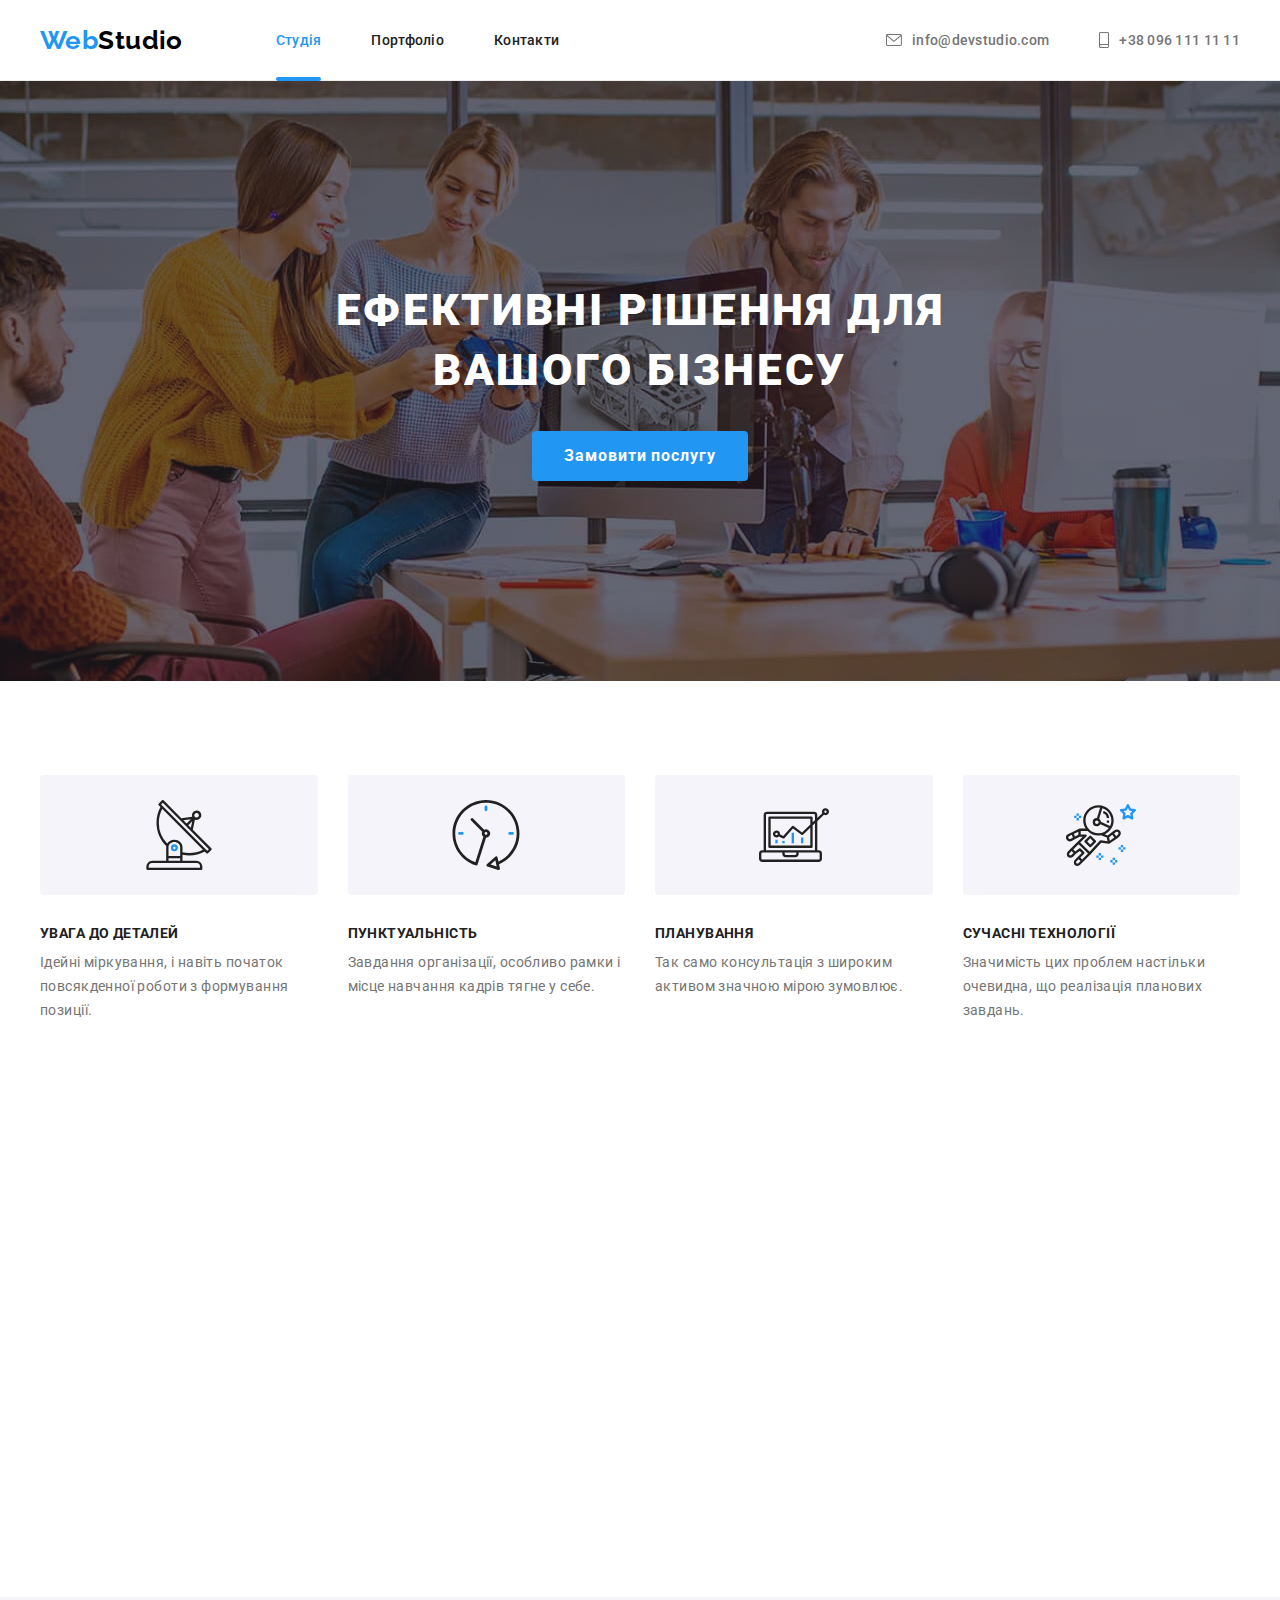
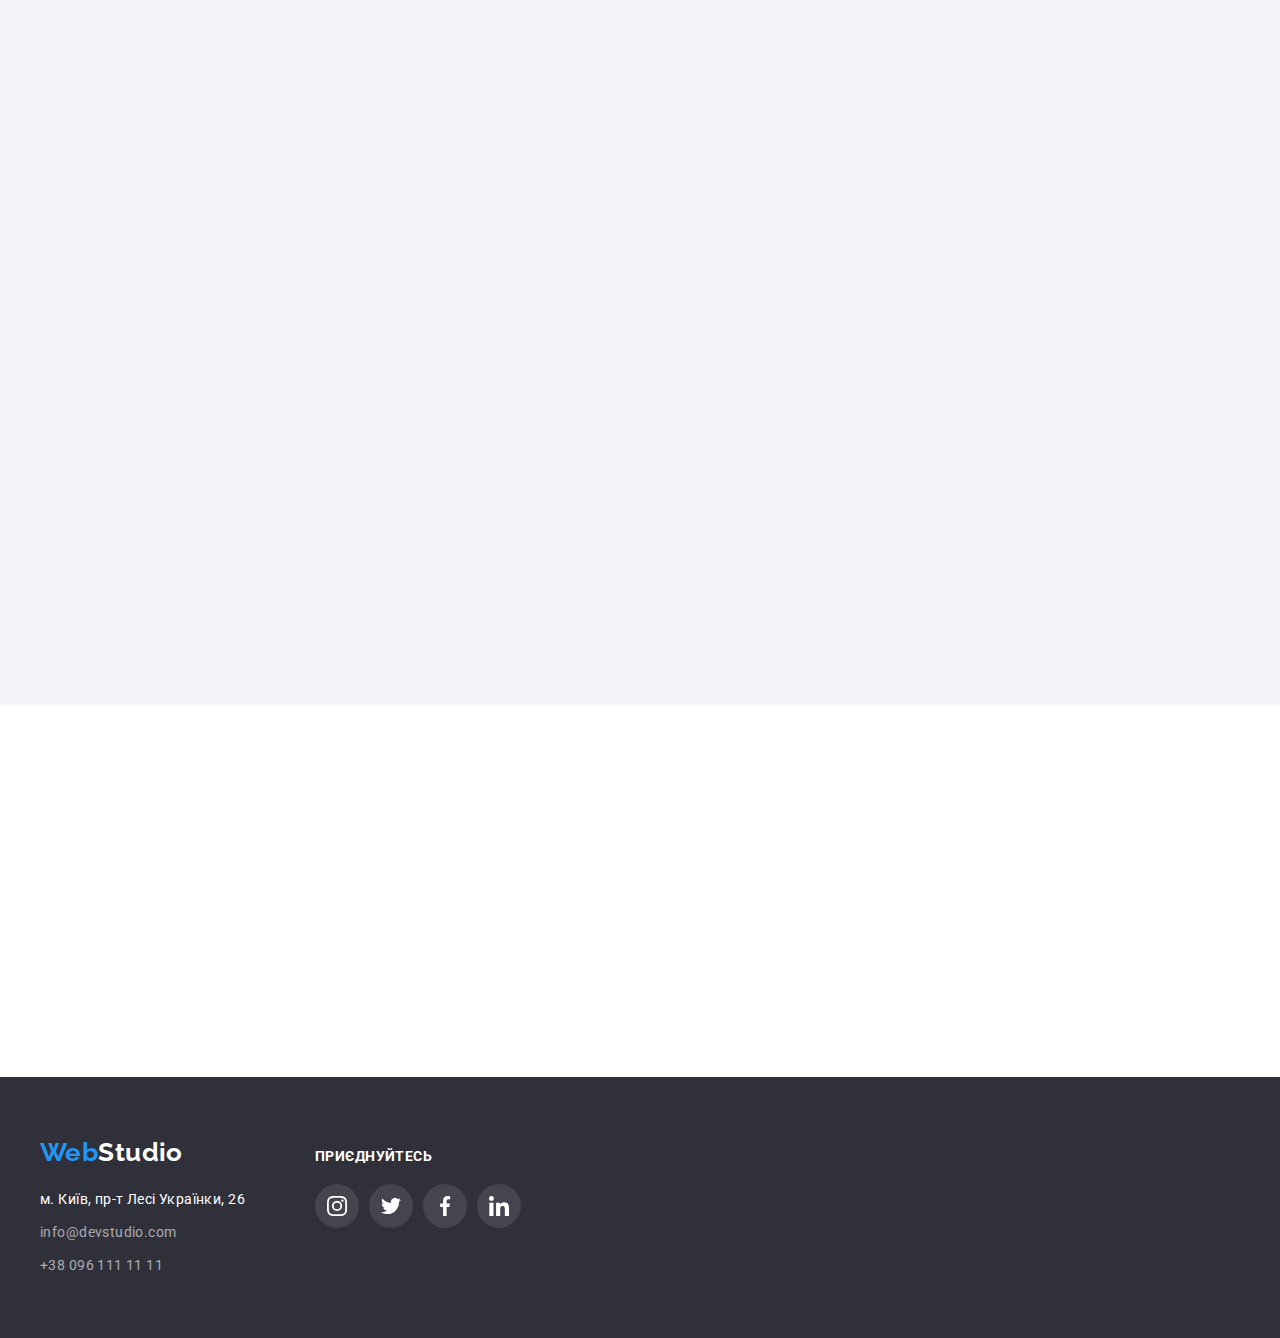
==== index.html @ 312a786f "file" ====
<!DOCTYPE html>
<html lang="uk">
  <head>
    <meta charset="UTF-8" />
    <meta http-equiv="X-UA-Compatible" content="IE=edge" />
    <meta name="viewport" content="width=device-width, initial-scale=1.0" />
    <title>Студія</title>
    <link rel="preconnect" href="https://fonts.googleapis.com" />
    <link rel="preconnect" href="https://fonts.gstatic.com" crossorigin />
    <link
      href="https://fonts.googleapis.com/css2?family=Raleway:wght@700&family=Roboto:wght@400;500;700;900&display=swap"
      rel="stylesheet"
    />
    <link
      rel="stylesheet"
      href="https://cdnjs.cloudflare.com/ajax/libs/modern-normalize/1.1.0/modern-normalize.min.css"
      integrity="sha512-wpPYUAdjBVSE4KJnH1VR1HeZfpl1ub8YT/NKx4PuQ5NmX2tKuGu6U/JRp5y+Y8XG2tV+wKQpNHVUX03MfMFn9Q=="
      crossorigin="anonymous"
      referrerpolicy="no-referrer"
    />
    <link href="https://unpkg.com/aos@2.3.1/dist/aos.css" rel="stylesheet" />
    <link
      rel="stylesheet"
      href="https://cdnjs.cloudflare.com/ajax/libs/animate.css/4.1.1/animate.min.css"
    />
    <link rel="stylesheet" href="./css/styles.css" />
  </head>
  <body>
    <!--Верхня лінія-->
    <header class="page-header">
      <div class="container header-container">
        <a hreaf="./index.html" class="logo-header"
          ><span class="web">Web</span>Studio</a
        >
        <nav class="navigation">
          <ul class="header-nav">
            <li class="item">
              <a class="header-nav-link current" href="./index.html">Студія</a>
            </li>
            <li class="item">
              <a class="header-nav-link" href="./portfolio.html">Портфоліо</a>
            </li>
            <li class="item">
              <a class="header-nav-link" href="#">Контакти</a>
            </li>
          </ul>
        </nav>
        <ul class="adress-header">
          <li class="item">
            <a class="adress-header-link" href="mailto:info@devstudio.com">
              <svg class="icon-mailto">
                <use
                  href="./img/icons.svg#icon-envelope-hover"
                  width="16"
                  height="12"
                ></use>
              </svg>
              info@devstudio.com</a
            >
          </li>
          <li class="item">
            <a class="adress-header-link" href="tel:+380961111111">
              <svg class="icon-smartphone">
                <use
                  href="./img/icons.svg#icon-smartphone"
                  width="10"
                  height="16"
                ></use>
              </svg>
              +38 096 111 11 11</a
            >
          </li>
        </ul>
      </div>
    </header>
    <main>
      <!--ШАПКА-->
      <section class="hero">
        <div class="container">
          <h1 class="hero-title animate__animated animate__flipInX">
            Ефективні рішення для вашого бізнесу
          </h1>
          <button class="header-btn" type="button" data-modal-open>
            Замовити послугу
          </button>
        </div>
      </section>
      <!--ОСОБЛИВОСТІ-->
      <section class="about section">
        <div class="container">
          <h2 class="visually-hidden" hidden>Особливості</h2>
          <ul class="link-item-text">
            <li class="link-item">
              <div class="about-icon">
                <svg class="antenna-icon" width="70" height="70">
                  <use href="./img/icons.svg#icon-antenna-1"></use>
                </svg>
              </div>
              <h3 class="about-title">УВАГА ДО ДЕТАЛЕЙ</h3>
              <p class="about-subtitle">
                Ідейні міркування, і навіть початок повсякденної роботи з
                формування позиції.
              </p>
            </li>
            <li class="link-item">
              <div class="about-icon">
                <svg class="antenna-icon" width="70" height="70">
                  <use href="./img/icons.svg#icon-clock-1"></use>
                </svg>
              </div>
              <h3 class="about-title">ПУНКТУАЛЬНІСТЬ</h3>
              <p class="about-subtitle">
                Завдання організації, особливо рамки і місце навчання кадрів
                тягне у себе.
              </p>
            </li>
            <li class="link-item">
              <div class="about-icon">
                <svg class="antenna-icon" width="70" height="70">
                  <use href="./img/icons.svg#icon-diagram-1"></use>
                </svg>
              </div>
              <h3 class="about-title">ПЛАНУВАННЯ</h3>
              <p class="about-subtitle">
                Так само консультація з широким активом значною мірою зумовлює.
              </p>
            </li>
            <li class="link-item">
              <div class="about-icon">
                <svg class="antenna-icon" width="70" height="70">
                  <use href="./img/icons.svg#icon-astronaut-1"></use>
                </svg>
              </div>
              <h3 class="about-title">СУЧАСНІ ТЕХНОЛОГІЇ</h3>
              <p class="about-subtitle">
                Значимість цих проблем настільки очевидна, що реалізація
                планових завдань.
              </p>
            </li>
          </ul>
        </div>
      </section>
      <!--ЧИМ МИ ЗАЙМАЄМОСЬ-->
      <section class="examples section">
        <div class="container">
          <h2 class="title" data-aos="flip-up">Чим ми займаємося</h2>
          <ul class="link-examples">
            <li>
              <div
                class="examples-label"
                data-aos="flip-left"
                data-aos-easing="ease-out-cubic"
                data-aos-duration="2000"
              >
                <img src="./img/box 1.jpg" width="370" heigh="294" alt="box1" />
                <p class="examples-text">Десктопні додатки</p>
              </div>
            </li>
            <li>
              <div
                class="examples-label"
                data-aos="flip-left"
                data-aos-easing="ease-out-cubic"
                data-aos-duration="2000"
              >
                <img src="./img/box 2.jpg" width="370" heigh="294" alt="box2" />
                <p class="examples-text">Мобільні додатки</p>
              </div>
            </li>
            <li>
              <div
                class="examples-label"
                data-aos="flip-left"
                data-aos-easing="ease-out-cubic"
                data-aos-duration="2000"
              >
                <img src="./img/img.jpg" width="370" heigh="294" alt="img" />
                <p class="examples-text">Дизайнерські рішення</p>
              </div>
            </li>
          </ul>
        </div>
      </section>
      <!--НАША КОМАНДА-->
      <section class="team section">
        <div class="container">
          <h2 class="title" data-aos="flip-up">Наша команда</h2>
          <ul class="link-team">
            <li class="link-photo" data-aos="flip-left">
              <img
                src="./img/man1.jpg"
                width="270"
                heigh="260"
                alt="Ігор Дем'яненко"
              />
              <div class="photo-team">
                <h3 class="team-tittle">Ігор Дем'яненко</h3>
                <p class="team-subtitle" lang="en">Product Designer</p>
                <ul class="team-icons-list">
                  <li class="team-icons-item">
                    <a class="team-icons-link" href="#">
                      <svg class="team-icons-sign" width="20" height="20">
                        <use href="./img/icons.svg#icon-instagram-2"></use>
                      </svg>
                    </a>
                  </li>
                  <li class="team-icons-item">
                    <a class="team-icons-link" href="#">
                      <svg class="team-icons-sign" width="20" height="20">
                        <use href="./img/icons.svg#icon-twitter-1"></use>
                      </svg>
                    </a>
                  </li>
                  <li class="team-icons-item">
                    <a class="team-icons-link" href="#">
                      <svg class="team-icons-sign" width="20" height="20">
                        <use href="./img/icons.svg#icon-facebook-1"></use>
                      </svg>
                    </a>
                  </li>
                  <li class="team-icons-item">
                    <a class="team-icons-link" href="#">
                      <svg class="team-icons-sign" width="20" height="20">
                        <use href="./img/icons.svg#icon-linkedin-1"></use>
                      </svg>
                    </a>
                  </li>
                </ul>
              </div>
            </li>
            <li class="link-photo" data-aos="flip-right">
              <img
                src="./img/women2.jpg"
                width="270"
                heigh="260"
                alt="Ольга Рєпіна"
              />
              <div class="photo-team">
                <h3 class="team-tittle">Ольга Рєпіна</h3>
                <p class="team-subtitle" lang="en">Frontend Developer</p>
                <ul class="team-icons-list">
                  <li class="team-icons-item">
                    <a class="team-icons-link" href="#">
                      <svg class="team-icons-sign" width="20" height="20">
                        <use href="./img/icons.svg#icon-instagram-2"></use>
                      </svg>
                    </a>
                  </li>
                  <li class="team-icons-item">
                    <a class="team-icons-link" href="#">
                      <svg class="team-icons-sign" width="20" height="20">
                        <use href="./img/icons.svg#icon-twitter-1"></use>
                      </svg>
                    </a>
                  </li>
                  <li class="team-icons-item">
                    <a class="team-icons-link" href="#">
                      <svg class="team-icons-sign" width="20" height="20">
                        <use href="./img/icons.svg#icon-facebook-1"></use>
                      </svg>
                    </a>
                  </li>
                  <li class="team-icons-item">
                    <a class="team-icons-link" href="#">
                      <svg class="team-icons-sign" width="20" height="20">
                        <use href="./img/icons.svg#icon-linkedin-1"></use>
                      </svg>
                    </a>
                  </li>
                </ul>
              </div>
            </li>
            <li class="link-photo" data-aos="flip-left">
              <img
                src="./img/man3.jpg"
                width="270"
                heigh="260"
                alt="Микола Тарасов"
              />
              <div class="photo-team">
                <h3 class="team-tittle">Микола Тарасов</h3>
                <p class="team-subtitle" lang="en">Marketing</p>
                <ul class="team-icons-list">
                  <li class="team-icons-item">
                    <a class="team-icons-link" href="#">
                      <svg class="team-icons-sign" width="20" height="20">
                        <use href="./img/icons.svg#icon-instagram-2"></use>
                      </svg>
                    </a>
                  </li>
                  <li class="team-icons-item">
                    <a class="team-icons-link" href="#">
                      <svg class="team-icons-sign" width="20" height="20">
                        <use href="./img/icons.svg#icon-twitter-1"></use>
                      </svg>
                    </a>
                  </li>
                  <li class="team-icons-item">
                    <a class="team-icons-link" href="#">
                      <svg class="team-icons-sign" width="20" height="20">
                        <use href="./img/icons.svg#icon-facebook-1"></use>
                      </svg>
                    </a>
                  </li>
                  <li class="team-icons-item">
                    <a class="team-icons-link" href="#">
                      <svg class="team-icons-sign" width="20" height="20">
                        <use href="./img/icons.svg#icon-linkedin-1"></use>
                      </svg>
                    </a>
                  </li>
                </ul>
              </div>
            </li>
            <li class="link-photo" data-aos="flip-right">
              <img
                src="./img/man4.jpg"
                width="270"
                heigh="260"
                alt="Михайло Єрмаков"
              />
              <div class="photo-team">
                <h3 class="team-tittle">Михайло Єрмаков</h3>
                <p class="team-subtitle" lang="en">UI Designer</p>
                <ul class="team-icons-list">
                  <li class="team-icons-item">
                    <a class="team-icons-link" href="#">
                      <svg class="team-icons-sign" width="20" height="20">
                        <use href="./img/icons.svg#icon-instagram-2"></use>
                      </svg>
                    </a>
                  </li>
                  <li class="team-icons-item">
                    <a class="team-icons-link" href="#">
                      <svg class="team-icons-sign" width="20" height="20">
                        <use href="./img/icons.svg#icon-twitter-1"></use>
                      </svg>
                    </a>
                  </li>
                  <li class="team-icons-item">
                    <a class="team-icons-link" href="#">
                      <svg class="team-icons-sign" width="20" height="20">
                        <use href="./img/icons.svg#icon-facebook-1"></use>
                      </svg>
                    </a>
                  </li>
                  <li class="team-icons-item">
                    <a class="team-icons-link" href="#">
                      <svg class="team-icons-sign" width="20" height="20">
                        <use href="./img/icons.svg#icon-linkedin-1"></use>
                      </svg>
                    </a>
                  </li>
                </ul>
              </div>
            </li>
          </ul>
        </div>
      </section>
      <!--ПОСТІЙНІ КЛІЄНТИ-->
      <section class="section customers">
        <div class="container">
          <h2 class="title" data-aos="flip-up">Постійні клієнти</h2>
          <ul class="customers-list">
            <li
              class="client-item"
              data-aos="flip-left"
              data-aos-easing="ease-out-cubic"
              data-aos-duration="2000"
            >
              <a class="client-link" href="#">
                <svg class="client-icon" width="106" height="60">
                  <use href="./img/icons.svg#icon-Logo"></use>
                </svg>
              </a>
            </li>
            <li
              class="client-item"
              data-aos="flip-left"
              data-aos-easing="ease-out-cubic"
              data-aos-duration="2000"
            >
              <a class="client-link" href="#">
                <svg class="client-icon" width="106" height="60">
                  <use href="./img/icons.svg#icon-Logo-2"></use>
                </svg>
              </a>
            </li>
            <li
              class="client-item"
              data-aos="flip-left"
              data-aos-easing="ease-out-cubic"
              data-aos-duration="2000"
            >
              <a class="client-link" href="#">
                <svg class="client-icon" width="106" height="60">
                  <use href="./img/icons.svg#icon-Logo-3"></use>
                </svg>
              </a>
            </li>
            <li
              class="client-item"
              data-aos="flip-left"
              data-aos-easing="ease-out-cubic"
              data-aos-duration="2000"
            >
              <a class="client-link" href="#">
                <svg class="client-icon" width="106" height="60">
                  <use href="./img/icons.svg#icon-Logo-4"></use>
                </svg>
              </a>
            </li>
            <li
              class="client-item"
              data-aos="flip-left"
              data-aos-easing="ease-out-cubic"
              data-aos-duration="2000"
            >
              <a class="client-link" href="#">
                <svg class="client-icon" width="106" height="60">
                  <use href="./img/icons.svg#icon-Logo-5"></use>
                </svg>
              </a>
            </li>
            <li
              class="client-item"
              data-aos="flip-left"
              data-aos-easing="ease-out-cubic"
              data-aos-duration="2000"
            >
              <a class="client-link" href="#">
                <svg class="client-icon" width="106" height="60">
                  <use href="./img/icons.svg#icon-Logo-6"></use>
                </svg>
              </a>
            </li>
          </ul>
        </div>
      </section>
    </main>
    <!--КОНТАКТИ-->
    <footer class="footer">
      <div class="container">
        <div class="wrapper">
          <a hreaf="./index.html" class="logo-footer"
            ><span class="web">Web</span>Studio</a
          >
          <address class="contacts-address">
            <ul class="footer-nav">
              <li class="contacts-item">
                <a
                  class="footer-nav-address"
                  href="https://goo.gl/maps/SYEKKBxRii6qYseB9"
                  target="_blank"
                  rel="noopener noreferrer"
                  >м. Київ, пр-т Лесі Українки, 26
                </a>
              </li>
              <li class="contacts-item">
                <a class="footer-nav-link" href="mailto:info@devstudio.com"
                  >info@devstudio.com
                </a>
              </li>
              <li class="contacts-item">
                <a class="footer-nav-link" href="tel:+380961111111 "
                  >+38 096 111 11 11
                </a>
              </li>
            </ul>
          </address>
        </div>
        <div class="social-container">
          <p class="footer-text">Приєднуйтесь</p>
          <ul class="footer-social-list">
            <li class="footer-social-item">
              <a class="footer-social-link" href="#">
                <svg class="footer-social-sign" width="20" height="20">
                  <use href="./img/icons.svg#icon-instagram-2"></use>
                </svg>
              </a>
            </li>
            <li class="footer-social-item">
              <a class="footer-social-link" href="#">
                <svg class="footer-social-sign" width="20" height="20">
                  <use href="./img/icons.svg#icon-twitter-1"></use>
                </svg>
              </a>
            </li>
            <li class="footer-social-item">
              <a class="footer-social-link" href="#">
                <svg class="footer-social-sign" width="20" height="20">
                  <use href="./img/icons.svg#icon-facebook-1"></use>
                </svg>
              </a>
            </li>
            <li class="footer-social-item">
              <a class="footer-social-link" href="#">
                <svg class="footer-social-sign" width="20" height="20">
                  <use href="./img/icons.svg#icon-linkedin-1"></use>
                </svg>
              </a>
            </li>
          </ul>
        </div>
      </div>
    </footer>
    <div class="backdrop is-hidden" data-modal>
      <div class="modal">
        <button type="button" class="modal-close" data-modal-close>
          <svg class="modal-close-icon" width="18" height="18">
            <use href="./img/icons.svg#icon-close-black-18dp-2-1"></use>
          </svg>
        </button>
        <p class="modal-tittle">Залиште свої дані, ми вам передзвонимо</p>
        <form class="modal-form">
          <input
            type="text"
            name="user-name"
            class="modal-input"
            placeholder="Ім'я"
            required
          />
          <input
            type="tel"
            name="user-tel"
            class="modal-input"
            placeholder="Телефон"
            required
          />
          <input
            type="email"
            name="user-email"
            class="modal-input"
            placeholder="Пошта"
            required
          />
          <input
            type="text"
            name="user-comment "
            class="modal-input"
            placeholder="Коментар"
          />
          <button type="submit">Відправити</button>
        </form>
      </div>
    </div>
    <script src="https://unpkg.com/aos@2.3.1/dist/aos.js"></script>
    <script>
      AOS.init();
    </script>
    <script src="./js/modal.js"></script>
  </body>
</html>
---- css/styles.css ----
:root {
  --primary-text-color: #757575;
  --tittle-text-color: #212121;
  --accent-color: #2196f3;
  --background-doc: #ffffff;
  --team-content-background: #f5f4fa;
  --header-background: #ffffff;
  --section-hero-background: #2f303a;
  --section-footer-background: #2f303a;
  --primary-white-color: #ffffff;
  --footer-color: rgba(255, 255, 255, 0.6);
  --background-btn: #188ce8;
  --text-shadow: rgba(0, 0, 0, 0.25);
  --logo-header-color: #000000;
  --color-icons: #afb1b8;
}
h1,
h2,
h3,
p {
  margin-top: 0px;
  margin-bottom: 0px;
}
ul {
  padding: 0;
  list-style: none;
  margin-bottom: 0px;
  margin-top: 0px;
}
body {
  margin: 0;
  font-family: "Roboto", sans-seerif;
  font-size: 14px;
  letter-spacing: 0.03em;
  color: var(--primary-text-color);
  background: var(--background-doc);
}
/* top line bg */
.web {
  font-style: normal;
  font-weight: 700;
  font-size: 26px;
  line-height: 1.1923;
  color: var(--accent-color);
}
.page-header {
  background-color: var(--header-background);
  text-decoration: none;
  border-bottom: 1px solid #ececec;
}
.container {
  width: 1200px;
  padding-left: 15px;
  padding-right: 15px;
  margin: 0 auto;
}
.header-container {
  display: flex;
  align-items: center;
  list-style: none;
  margin: 0 auto;
}
.navigation {
  margin-right: auto;
}
.logo-header {
  font-family: "Raleway", sans-serif;
  font-style: normal;
  font-weight: 700;
  font-size: 26px;
  line-height: 1.1923;
  color: var(--logo-header-color);
  margin-right: 93px;
}
.header-nav {
  margin: 0px;
  display: flex;
  gap: 50px;
  padding: 0px;
}
.header-nav-link {
  position: relative;
}
.current::after {
  content: "";
  position: absolute;
  display: block;
  left: 0;
  bottom: -1px;
  opacity: 1;
  width: 100%;
  height: 4px;
  background: #2196f3;
  border-radius: 2px;
  transition: opasity 250ms;
  transition-timing-function: cubic-bezier(0.4, 0, 0.2, 1);
}
.header-nav-link.current {
  color: #2196f3;
}
/* line-height/font-size = */
.header-nav-link {
  text-decoration: none;
  font-style: normal;
  font-weight: 500;
  line-height: 1.1428;
  letter-spacing: 0.02em;
  color: var(--tittle-text-color);
  font-size: 14px;
  display: block;
  padding-top: 32px;
  padding-bottom: 32px;
  transition-property: color;
  transition-duration: 250ms;
  transition-timing-function: cubic-bezier(0.4, 0, 0.2, 1);
}
.header-nav-link:hover,
.header-nav-link:focus {
  color: var(--accent-color);
}
.adress-header {
  margin: 0px;
  display: flex;
  gap: 50px;
  padding: 0px;
}
.adress-header-link {
  text-decoration: none;
  font-style: normal;
  font-weight: 500;
  line-height: 1.1428;
  letter-spacing: 0.02em;
  color: var(--primary-text-color);
  font-size: 14px;
  display: flex;
  padding-top: 32px;
  padding-bottom: 32px;
  align-items: center;
  transition: color 250ms cubic-bezier(0.4, 0, 0.2, 1);
}
.adress-header-link:hover,
.adress-header-link:focus {
  color: var(--accent-color);
}
.icon-mailto {
  width: 16px;
  height: 12px;
  margin-right: 10px;
  fill: currentColor;
}
.icon-smartphone {
  width: 10px;
  height: 16px;
  margin-right: 10px;
  fill: currentColor;
}
/* HERO */
.hero {
  background: var(--section-hero-background);
  text-align: center;
  padding-top: 200px;
  padding-bottom: 200px;
  background-image: linear-gradient(
      rgba(47, 48, 58, 0.4),
      rgba(47, 48, 58, 0.4)
    ),
    url(../img/hero.JPG);
  background-repeat: no-repeat;
  background-size: cover;
  background-position: center;
  max-width: 1600px;
  margin-left: auto;
  margin-right: auto;
}
.visually-hidden {
  position: absolute;
  white-space: nowrap;
  width: 1px;
  height: 1px;
  overflow: hidden;
  border: 0;
  padding: 0;
  clip: rect(0 0 0 0);
  clip-path: inset(50%);
  margin: -1px;
}
.hero-title {
  font-weight: 900;
  font-size: 44px;
  line-height: 1.3636;
  letter-spacing: 0.06em;
  text-transform: uppercase;
  color: var(--primary-white-color);
  width: 696px;
  margin: 0 auto;
  margin-bottom: 30px;
}
.header-btn {
  font-family: inherit;
  text-align: center;
  font-size: 16px;
  font-weight: 700;
  line-height: 1.875;
  letter-spacing: 0.06em;
  color: var(--primary-white-color);
  background-color: var(--accent-color);
  cursor: pointer;
  border: 0;
  border-radius: 4px;
  height: 50px;
  padding: 10px 32px;
  margin: 0 auto;
  transition: background-color 250ms cubic-bezier(0.4, 0, 0.2, 1);
}
.header-btn:hover,
.header-btn:focus {
  background: var(--background-btn);
}

.link-item-text {
  list-style: none;
  display: flex;
  gap: 30px;
  padding: 0;
  margin: 0;
}
.link-item {
  flex-basis: calc((100% - 90px) / 4);
}
.about-icon {
  display: flex;
  align-items: center;
  justify-content: center;
  background: var(--team-content-background);
  border-radius: 4px;
  height: 120px;
  margin-bottom: 30px;
}
.about-title {
  font-weight: 700;
  font-size: 14px;
  line-height: 1.1428;
  text-transform: uppercase;
  color: var(--tittle-text-color);
  margin: 0;
  padding-bottom: 10px;
}
.about-subtitle {
  line-height: 1.7142;
  margin: 0;
  color: var(--primary-text-color);
}
/* Section bg */
.section {
  padding-top: 94px;
  padding-bottom: 94px;
}
.section.examples {
  padding-top: 0;
}
.examples-label {
  position: relative;
  width: 370px;
}
.examples-text {
  position: absolute;
  font-style: normal;
  font-weight: 700;
  font-size: 14px;
  line-height: 1.1428;
  text-align: center;
  letter-spacing: 0.03em;
  text-transform: uppercase;
  color: var(--primary-white-color);
  display: flex;
  align-items: center;
  justify-content: center;
  background: rgba(47, 48, 58, 0.8);
  bottom: 0;
  right: 0;
  left: 0;
  padding-top: 27px;
  padding-bottom: 27px;
}
.link-examples {
  list-style: none;
  display: flex;
  gap: 30px;
  padding: 0;
  margin: 0;
}
/*TEAM*/
.team {
  background: var(--team-content-background);
}
.link-team {
  list-style: none;
  display: flex;
  gap: 30px;
  min-width: 270px;
  padding: 0;
  margin: 0;
}
.link-photo {
  flex-basis: calc((100% - 90px) / 4);
  background: var(--background-doc);
  box-shadow: 0px 1px 3px rgba(0, 0, 0, 0.12), 0px 1px 1px rgba(0, 0, 0, 0.14),
    0px 2px 1px rgba(0, 0, 0, 0.2);
  border-radius: 0px 0px 4px 4px;
}
.photo-team {
  padding: 30px 10px;
  transition: transform 250ms;
  transition-timing-function: cubic-bezier(0.4, 0, 0.2, 1);
}
.title {
  font-weight: 700;
  font-size: 36px;
  line-height: 1.1666;
  text-align: center;
  color: var(--tittle-text-color);
  margin-bottom: 50px;
  padding: 0px;
}
.team-tittle {
  font-weight: 500;
  font-size: 16px;
  line-height: 1.1875;
  text-align: center;
  color: var(--tittle-text-color);
  margin-bottom: 10px;
}
.team-subtitle {
  font-size: 16px;
  line-height: 1.1875;
  text-align: center;
  margin-bottom: 16px;
}
/*SOCIAL LINK*/
.team-icons-list {
  display: flex;
  justify-content: center;
  gap: 10px;
}
.team-icons-item {
  width: 44px;
  height: 44px;
  gap: 10px;
}
.team-icons-link {
  width: 100%;
  height: 100%;
  background: var(--background-doc);
  border-radius: 50%;
  display: flex;
  align-items: center;
  justify-content: center;
  color: var(--color-icons);
  transition: background-color 250ms cubic-bezier(0.4, 0, 0.2, 1),
    color 250ms cubic-bezier(0.4, 0, 0.2, 1);
}
.team-icons-sign {
  fill: currentColor;
}
.team-icons-link:hover,
.team-icons-link:focus {
  background-color: var(--accent-color);
  color: #ffffff;
}
/*ПОСТІЙНІ КЛІЄНТИ*/

.customers-list {
  list-style: none;
  display: flex;
  align-items: center;
  gap: 30px;
  padding: 0;
}
.client-item {
  display: flex;
  justify-content: center;
  height: 92px;
  flex-basis: calc((100% - 150px) / 6);
}
.client-icon {
  fill: var(--color-icons);
  transition: fill 250ms cubic-bezier(0.4, 0, 0.2, 1);
}
.client-link {
  display: flex;
  align-items: center;
  justify-content: center;
  width: 100%;
  height: 100%;
  border-radius: 4px;
  border: 1px solid var(--color-icons);
  fill: var(--color-icons);
  transition: border-color 250ms cubic-bezier(0.4, 0, 0.2, 1);
}
.client-link:hover,
.client-link:focus {
  border-color: var(--accent-color);
  cursor: pointer;
}

.client-link:hover .client-icon,
.client-link:focus .client-icon {
  fill: var(--accent-color);
}

/*FOOTER*/

.footer {
  background: var(--section-footer-background);
  padding-top: 60px;
  padding-bottom: 60px;
}
.logo-footer {
  font-family: "Raleway", sans-serif;
  font-weight: 700;
  font-size: 26px;
  line-height: 31px;
  color: var(--primary-white-color);
  display: inline-block;
  margin: 0 auto;
  margin-bottom: 20px;
}
.contacts-item:not(:last-child) {
  margin-bottom: 9px;
}
.footer-nav {
  font-style: normal;
  list-style: none;
  background: var(--section-footer-background);
  margin: 0;
  padding: 0;
}
.footer-nav-address {
  line-height: 1.7142;
  list-style: none;
  text-decoration: none;
  color: var(--primary-white-color);
  transition: transform 250ms;
  transition-timing-function: cubic-bezier(0.4, 0, 0.2, 1);
}
.footer-nav-address:hover,
.footer-nav-address:focus {
  color: var(--accent-color);
}
.footer-nav-link {
  text-decoration: none;
  line-height: 1.7142;
  color: var(--footer-color);
  transition: color 250ms cubic-bezier(0.4, 0, 0.2, 1);
}
.footer-nav-link:hover,
.footer-nav-link :focus {
  color: var(--accent-color);
}
img {
  display: block;
  max-width: 100%;
  height: auto;
}
/*--Портфоліо*/

.portfolio-nav {
  list-style: none;
  text-align: center;
}
.link-filter-btn {
  display: flex;
  justify-content: center;
  align-items: center;
  gap: 8px;
  margin-bottom: 50px;
}
.filter-btn {
  font-family: "Roboto";
  font-weight: 500;
  font-size: 16px;
  line-height: 1.625;
  text-align: center;
  color: var(--tittle-text-color);
  background: var(--team-content-background);
  cursor: pointer;
  border: 0;
  border-radius: 4px;
  padding: 6px 25px;
  display: inline-block;
  transition-property: color, box-shadow, background-color;
  transition-duration: 250ms;
   transition-timing-function: cubic-bezier(0.4, 0, 0.2, 1); 
}
.filter-btn:hover,
.filter-btn:focus {
  background-color: var(--accent-color);
  color: var(--primary-white-color);
  box-shadow: 0px 3px 1px rgba(0, 0, 0, 0.1), 0px 1px 2px rgba(0, 0, 0, 0.08),
    0px 2px 2px rgba(0, 0, 0, 0.12);
}
.gallery {
  display: flex;
  flex-wrap: wrap;
  gap: 30px;
  padding: 0;
  margin: 0;
}
.gallery-list {
  width: calc((100% - 60px) / 3);
}
.project-link:hover .project-top-text {
  transform: translateY(0);
  transition: transform 250ms;
  transition-timing-function: cubic-bezier(0.4, 0, 0.2, 1);
}
.project-link {
  list-style: none;
  text-decoration: none;
  display: block;
  transition: box-shadow 250ms cubic-bezier(0.4, 0, 0.2, 1); 
}
.project-link:hover,
.project-link:focus {
  box-shadow: 0px 1px 1px rgba(0, 0, 0, 0.12), 0px 4px 4px rgba(0, 0, 0, 0.06),
    1px 4px 6px rgba(0, 0, 0, 0.16);
}
.project-top-wrap {
  position: relative;
  overflow: hidden;
}
.project-top-text {
  position: absolute;
  display: flex;
  align-items: center;
  justify-content: center;
  text-align: left;
  top: 0;
  font-style: normal;
  font-weight: 400;
  font-size: 18px;
  line-height: 28px;
  letter-spacing: 0.03em;
  color: #ffffff;
  background: rgba(33, 150, 243, 0.9);
  padding: 24px;
  height: 100%;
  transform: translateY(100%);
  transition: transform 250ms cubic-bezier(0.4, 0, 0.2, 1);
}
.gallery-tittle {
  padding: 20px 24px;
  border: 1px solid #eeeeee;
  text-align: left;
  border-top: 0;
}
.project-tittle {
  font-weight: 700;
  font-size: 18px;
  line-height: 36px;
  letter-spacing: 0.06em;
  color: var(--tittle-text-color);
  margin-bottom: 4px;
}
.project-type {
  font-size: 16px;
  line-height: 1.875;
  color: var(--primary-text-color);
  margin: 0;
}
.footer .container {
  display: flex;
  align-items: baseline;
}
.social-container {
  margin-left: 70px;
}

.footer-text {
  display: flex;
  font-size: 14px;
  font-weight: 700;
  line-height: 1.1428;
  letter-spacing: 0.03em;
  text-transform: uppercase;
  color: var(--primary-white-color);
  margin-bottom: 20px;
}
.footer-social-list {
  display: flex;
  justify-content: center;
  gap: 10px;
}
.footer-social-item {
  width: 44px;
  height: 44px;
}
.footer-social-link {
  width: 100%;
  height: 100%;
  background: rgba(255, 255, 255, 0.1);
  border-radius: 50%;
  display: flex;
  justify-content: center;
  align-items: center;
  color: var(--background-doc);
  transition: background-color 250ms cubic-bezier(0.4, 0, 0.2, 1);
}
.footer-social-sign {
  fill: currentColor;
}
.footer-social-link:hover,
.team-icons-link:focus {
  background-color: var(--accent-color);
  fill: currentColor;
}
.backdrop {
  position: fixed;
  top: 0;
  width: 100%;
  height: 100%;
  background: rgba(0, 0, 0, 0.2);
  transition: opasity 250ms cubic-bezier(0.4, 0, 0.2, 1),
    visibility 250ms cubic-bezier(0.4, 0, 0.2, 1);
}
.modal {
  width: 528px;
  min-height: 550px;
  background: var(--background-doc);
  box-shadow: 0px 1px 3px rgba(0, 0, 0, 0.12), 0px 1px 1px rgba(0, 0, 0, 0.14),
    0px 2px 1px rgba(0, 0, 0, 0.2);
  border-radius: 4px;
  position: absolute;
  top: 50%;
  left: 50%;
  transform: translate(-50%, -50%) scaleY(1);
  transition: transform 250ms cubic-bezier(0.4, 0, 0.2, 1);
  padding: 40px;
}
.backdrop .is-hidden .modal {
  transform: translate(-50%, -50%) scaleY(0);
}
.modal-close {
  position: absolute;
  width: 30px;
  height: 30px;
  border: 1px solid rgba(0, 0, 0, 0.1);
  background: var(--primary-white-color);
  border-radius: 50%;
  display: flex;
  align-items: center;
  justify-content: center;
  right: 8px;
  top: 8px;
  cursor: pointer;
}
.modal-close-icon {
  width: 18px;
  height: 18px;
  transition: transform 250ms cubic-bezier(0.4, 0, 0.2, 1);
  fill: var(--logo-header-color);
}
.is-hidden {
  opacity: 0;
  visibility: hidden;
  pointer-events: none;
}
.modal-tittle{
position: absolute;
font-style: normal;
font-weight: 700;
font-size: 20px;
line-height: 1,15;
text-align: center;
letter-spacing: 0.03em;
color: var(--tittle-text-color);
text-align: center;
margin-bottom: 12px;
}
.modal-input{
  position: relative;
  width: 100%;
height: 58px;
  border-radius: 4px;
  margin-bottom: 10px;
}
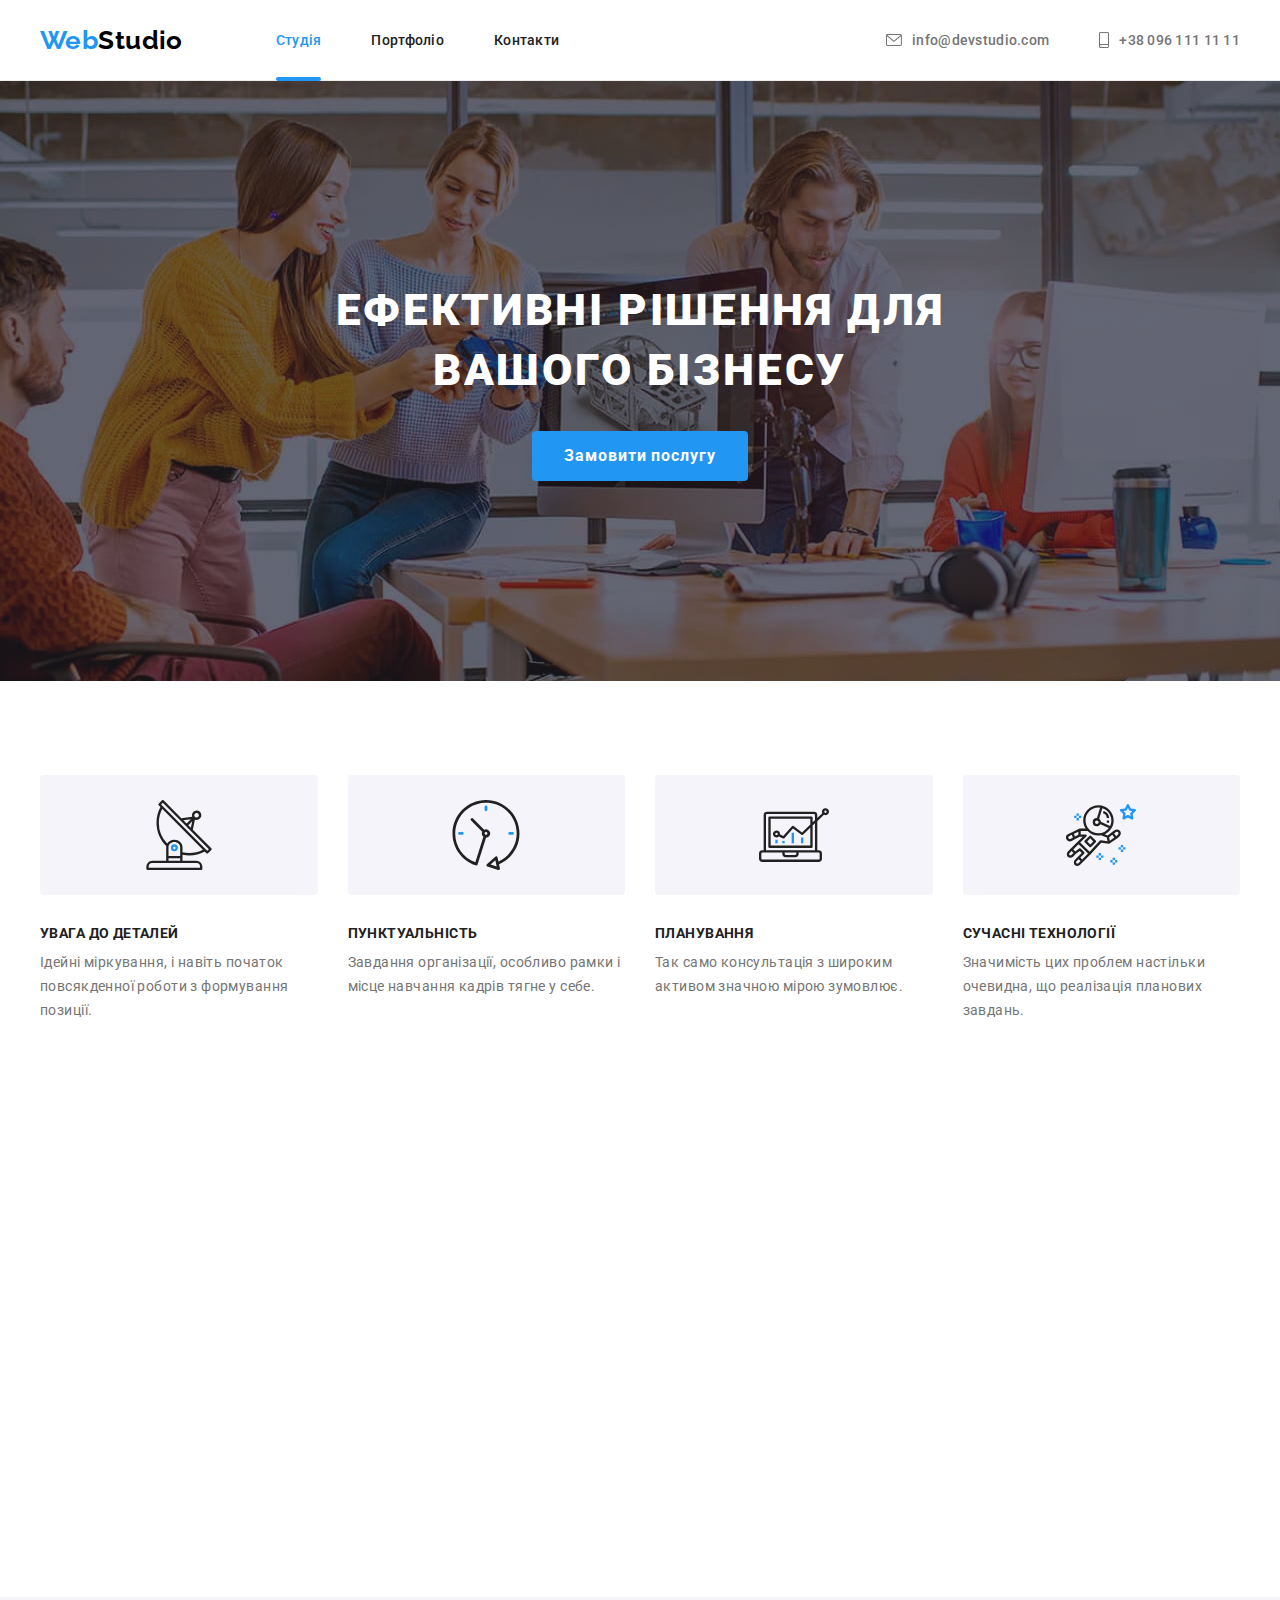
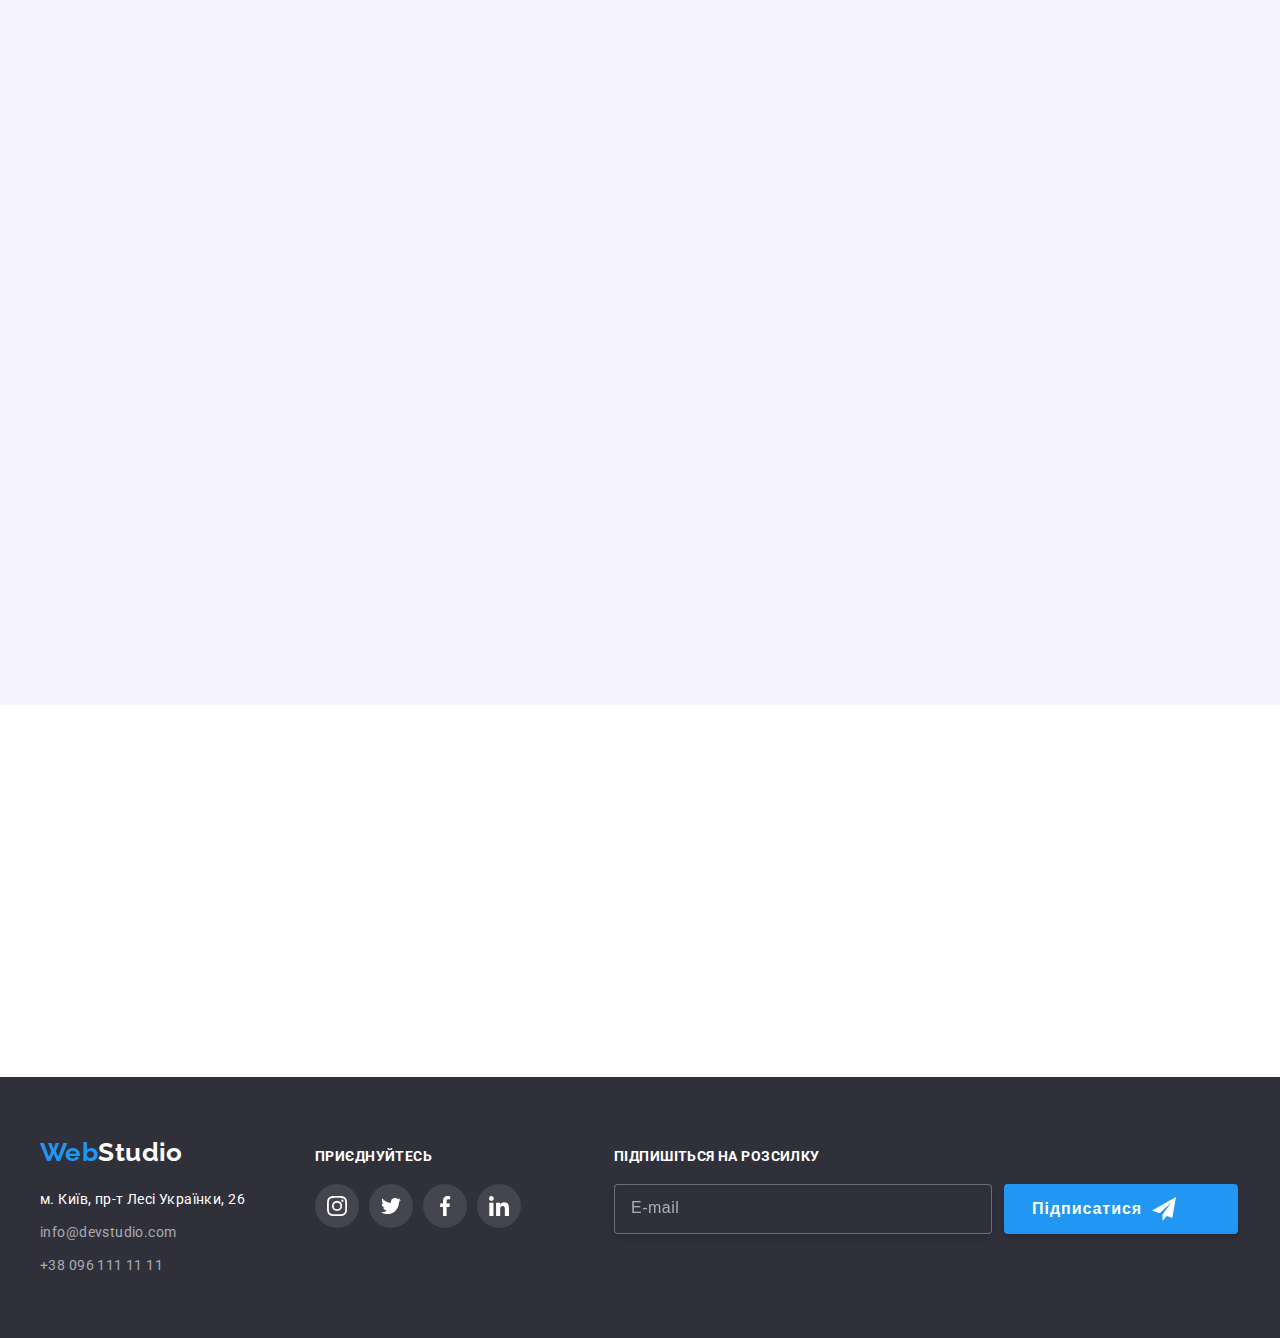
==== commit 40c6e773: "update" ====
--- a/index.html
+++ b/index.html
@@ -502,6 +502,23 @@
             </li>
           </ul>
         </div>
+        <div class="sign">
+          <p class="sign-tittle">Підпишіться на розсилку</p>
+          <form>
+            <div class="send-form">
+          <input
+            type="email"
+            name="send-email"
+            class="footer-user-mail"
+            placeholder="E-mail"/>
+            <button class="btn-send"type="submit">Підписатися<svg class="icon-send" width="24" height="24">
+              <use href="./img/icons.svg#icon-icon-send-2">
+              </use>
+            </svg>
+          </button>
+        </div>
+      </form>
+      </div>
       </div>
     </footer>
     <div class="backdrop is-hidden" data-modal>
@@ -513,34 +530,62 @@
         </button>
         <p class="modal-tittle">Залиште свої дані, ми вам передзвонимо</p>
         <form class="modal-form">
+          <label class="modal-label">
+            Ім'я
           <input
             type="text"
             name="user-name"
+            id="user-name"
             class="modal-input"
-            placeholder="Ім'я"
+            placeholder=""
             required
           />
+          <svg class="modal-icon" width="18" height="18">
+            <use href="./img/icons.svg#icon-person-black-18dp-1-2"></use>
+          </svg>
+        </label>
+          <label class="modal-label">
+            Телефон
           <input
             type="tel"
             name="user-tel"
             class="modal-input"
-            placeholder="Телефон"
+            placeholder=""
             required
           />
+          <svg class="modal-icon" width="18" height="18">
+            <use href="./img/icons.svg#icon-phone-black-18dp-1-2"></use>
+          </svg>
+          </label>
+         <label  class="modal-label">
+          Пошта
           <input
             type="email"
             name="user-email"
             class="modal-input"
-            placeholder="Пошта"
+            placeholder=""
             required
           />
-          <input
-            type="text"
-            name="user-comment "
+          <svg class="modal-icon" width="18" height= "18">
+            <use href="./img/icons.svg#icon-email-black-18dp-1-2"></use>
+          </svg>
+           </label>
+          <label class="modal-label">
+            Коментар
+            <input
+            type="comment"
+            name="user-comment"
             class="modal-input"
-            placeholder="Коментар"
+            placeholder="Введіть текст"
           />
-          <button type="submit">Відправити</button>
+          </label>
+          <label class="checkbox-field">
+            <input class="checkbox" type="checkbox" name="consent">
+            <span class="checkbox-icon"></span>
+            <span class="checkbox-label">Погоджуюся з розсилкою та приймаю</span>
+            <a class="checkbox-link" href="#">Умови договору</a>
+          </label>
+          <button class="modal-btn" type="submit">Відправити</button>
         </form>
       </div>
     </div>
--- a/css/styles.css
+++ b/css/styles.css
@@ -666,7 +666,6 @@
   pointer-events: none;
 }
 .modal-tittle{
-position: absolute;
 font-style: normal;
 font-weight: 700;
 font-size: 20px;
@@ -677,10 +676,111 @@
 text-align: center;
 margin-bottom: 12px;
 }
+.modal-label{
+position: relative;
+width: 22px;
+height: 14px;
+font-style: normal;
+font-weight: 400;
+font-size: 12px;
+line-height: 14px;
+letter-spacing: 0.01em;
+color: var(--primary-text-color);
+margin-bottom: 10px;
+}
 .modal-input{
+  width: 100%;
+  height: 45px;
+  border: 1px solid rgba(33, 33, 33, 0.2);
+  border-radius: 4px;
+  cursor: pointer;
+  margin-bottom: 10px;
+}
+.modal-input:focus + .modal-icon {
+  fill:var(--accent-color);
+}
+.modal-icon{
+  position: absolute;
+  top: 42%;
+  left: 5px;
+transform: translateY(-42%);
+display: inline-block;
+margin-left: 12px;
+}
+
+
+
+.sign-tittle{
+  display: flex;
+  font-size: 14px;
+  font-weight: 700;
+  line-height: 1.1428;
+  letter-spacing: 0.03em;
+  text-transform: uppercase;
+  color: var(--primary-white-color);
+  outline: transparent;
+  margin-bottom: 20px;
+  margin-left: 93px;
+}
+.send-form{
+  display: flex;
+  gap: 12px;
+}
+.footer-user-mail{
+  min-width: 358px;
+  background: var(--section-footer-background);
+border: 1px solid rgba(255, 255, 255, 0.3);
+filter: drop-shadow(0px 4px 4px rgba(0, 0, 0, 0.15));
+border-radius: 4px;
+padding-left: 16px;
+padding-top: 15px;
+padding-bottom: 15px;
+transition: border-color 250ms cubic-bezier(0.4, 0, 0.2, 1);
+margin-left: 93px;
+}
+.footer-user-mail:hover,
+.footer-user-mail:focus{
+  border-color:var(--accent-color)
+}
+.footer-user-mail::placeholder {
+font-style: normal;
+font-weight: 400;
+font-size: 16px;
+line-height: 1.25;
+display: flex;
+align-items: center;
+letter-spacing: 0.03em;
+color: rgba(255, 255, 255, 0.6);
+}
+.btn-send{
+  font-style: normal;
+font-weight: 700;
+font-size: 16px;
+line-height: 1.87;
+display: flex;
+align-items: center;
+text-align: center;
+letter-spacing: 0.06em;
+color: var(--primary-white-color);
+  background-color: var(--accent-color);
+  box-shadow: 0px 4px 4px rgba(0, 0, 0, 0.15);
+  cursor: pointer;
+  border: 0;
+  border-radius: 4px;
+  height: 50px;
+  padding-top: 10px;
+  padding-bottom: 10px;
+  padding-left: 28px;
+  padding-right: 62px;
+  margin: 0 auto;
+  transition: background-color 250ms cubic-bezier(0.4, 0, 0.2, 1);
+}
+.btn-send:hover,
+.btn-send:focus {
+  background: var(--background-btn);
+}
+.icon-send{
   position: relative;
-  width: 100%;
-height: 58px;
-  border-radius: 4px;
-  margin-bottom: 10px;
-}
+  fill: currentColor;
+  margin-left: 10px;
+}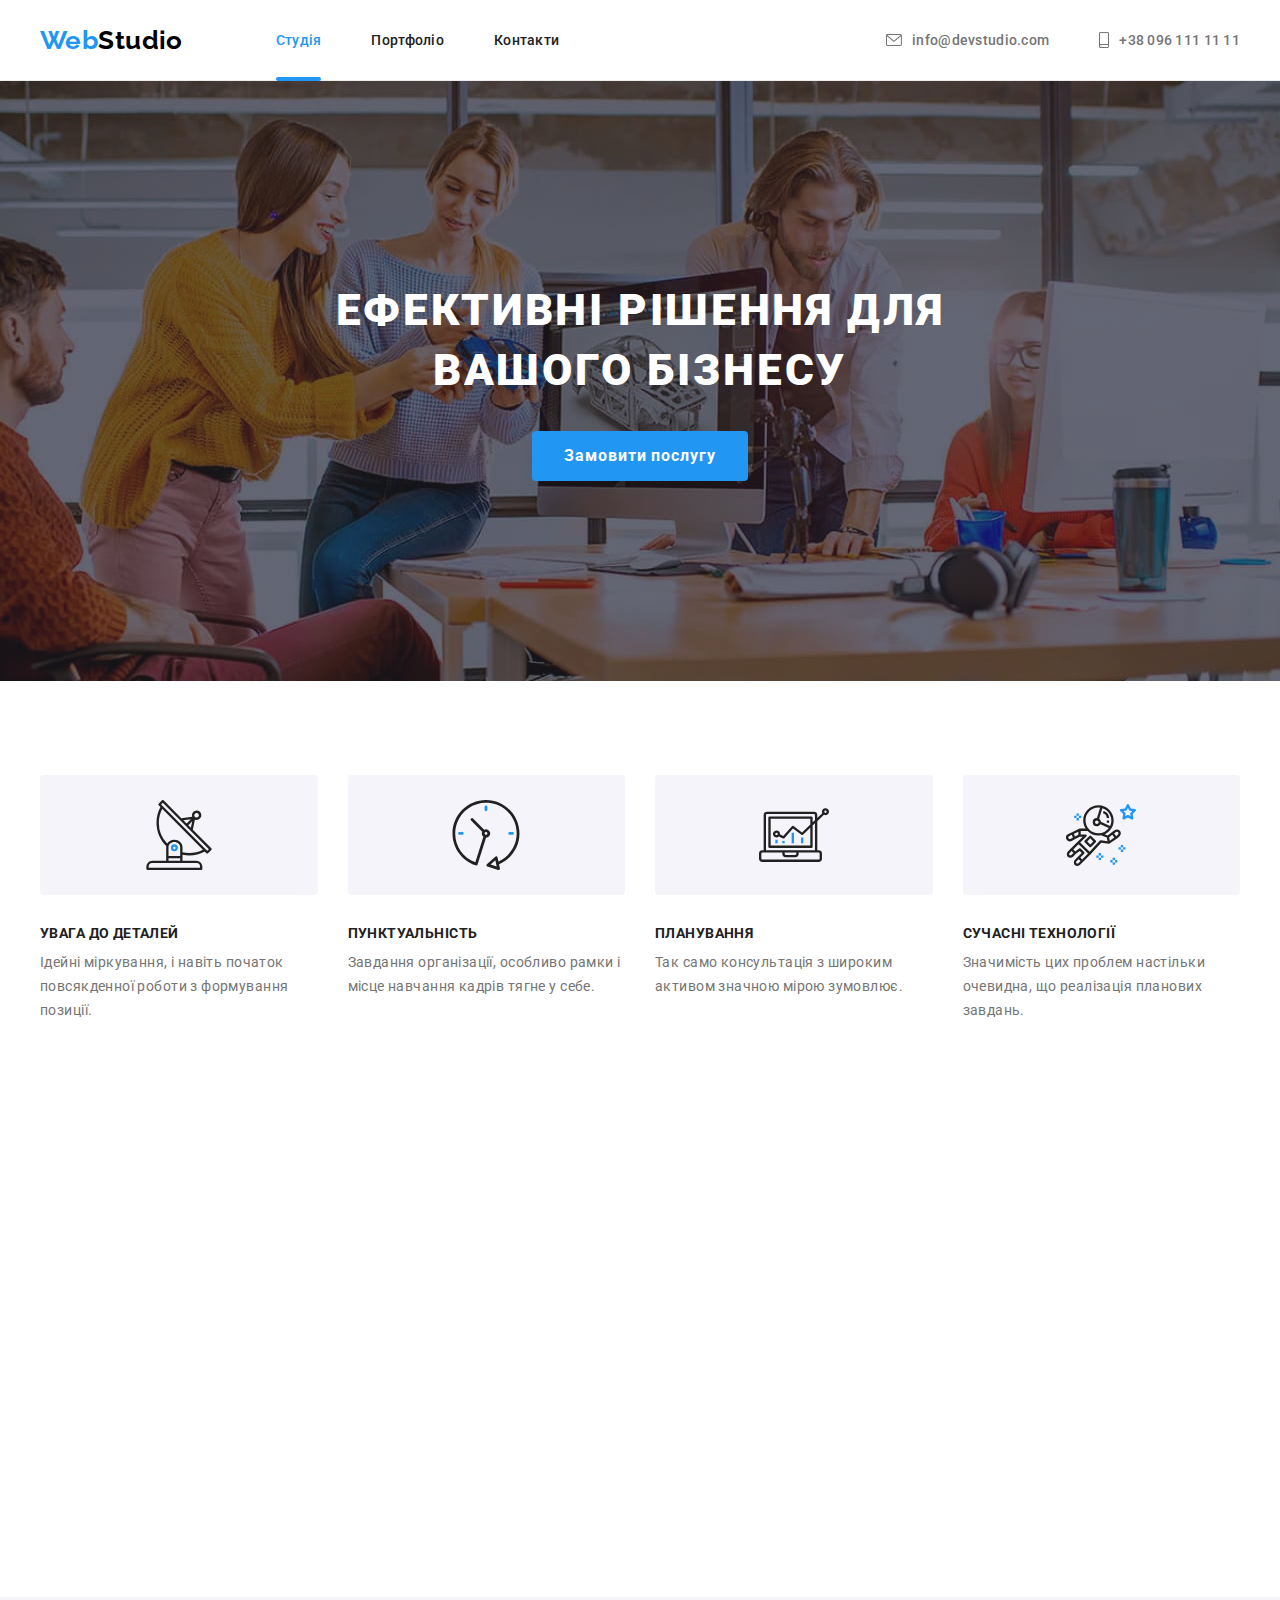
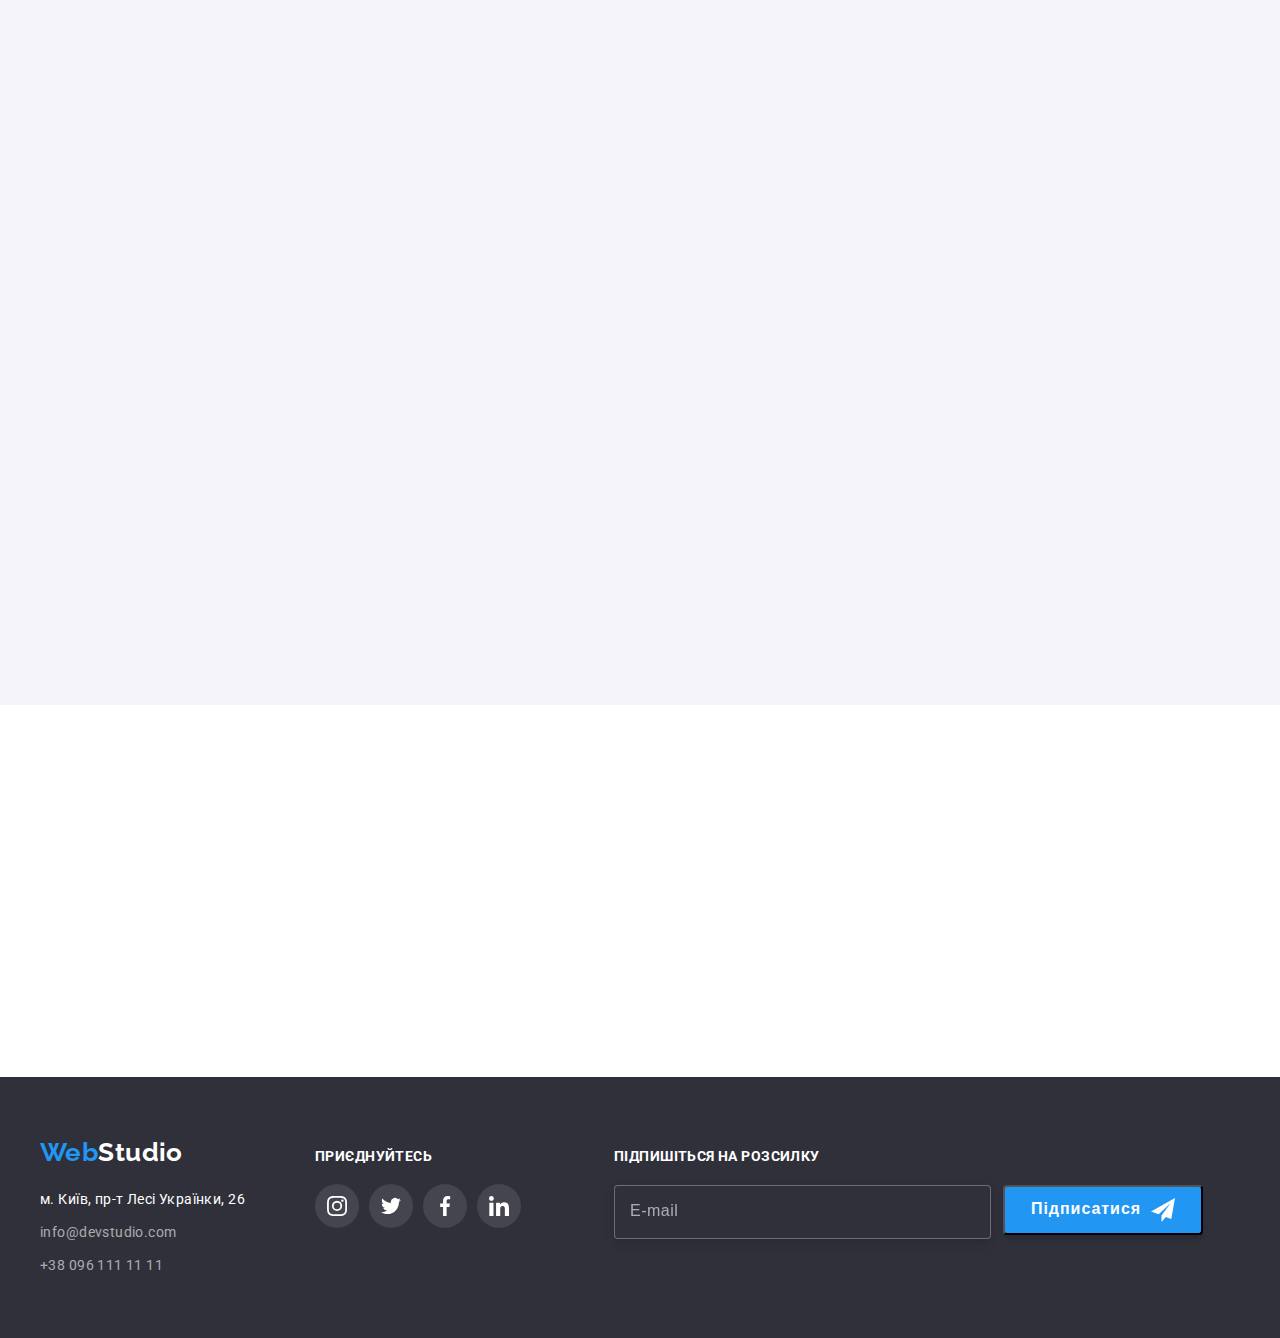
==== commit 4098e0a2: "update css" ====
--- a/index.html
+++ b/index.html
@@ -502,23 +502,24 @@
             </li>
           </ul>
         </div>
-        <div class="sign">
-          <p class="sign-tittle">Підпишіться на розсилку</p>
-          <form>
-            <div class="send-form">
-          <input
-            type="email"
-            name="send-email"
-            class="footer-user-mail"
-            placeholder="E-mail"/>
-            <button class="btn-send"type="submit">Підписатися<svg class="icon-send" width="24" height="24">
-              <use href="./img/icons.svg#icon-icon-send-2">
-              </use>
-            </svg>
-          </button>
-        </div>
-      </form>
-      </div>
+        <div class="modal-footer">
+          <p class="subscribe-title">Підпишіться на розсилку</p>
+          <form class="footer-form">
+            <input
+              class="input-footer"
+              type="email"
+              name="input-email"
+              id="email"
+              placeholder="E-mail"
+            />
+            <button class="subscribe-btn" type="submit">
+              Підписатися
+              <svg class="modal-icon-footer" width="24" height="24">
+                <use href="./img/icons.svg#icon-icon-send-2"></use>
+              </svg>
+            </button>
+          </form>
+        </div>
       </div>
     </footer>
     <div class="backdrop is-hidden" data-modal>
@@ -530,62 +531,78 @@
         </button>
         <p class="modal-tittle">Залиште свої дані, ми вам передзвонимо</p>
         <form class="modal-form">
-          <label class="modal-label">
-            Ім'я
-          <input
-            type="text"
-            name="user-name"
-            id="user-name"
-            class="modal-input"
-            placeholder=""
-            required
-          />
-          <svg class="modal-icon" width="18" height="18">
-            <use href="./img/icons.svg#icon-person-black-18dp-1-2"></use>
-          </svg>
-        </label>
-          <label class="modal-label">
-            Телефон
-          <input
-            type="tel"
-            name="user-tel"
-            class="modal-input"
-            placeholder=""
-            required
-          />
-          <svg class="modal-icon" width="18" height="18">
-            <use href="./img/icons.svg#icon-phone-black-18dp-1-2"></use>
-          </svg>
-          </label>
-         <label  class="modal-label">
-          Пошта
-          <input
-            type="email"
-            name="user-email"
-            class="modal-input"
-            placeholder=""
-            required
-          />
-          <svg class="modal-icon" width="18" height= "18">
-            <use href="./img/icons.svg#icon-email-black-18dp-1-2"></use>
-          </svg>
-           </label>
-          <label class="modal-label">
-            Коментар
+          <div class="modal-field">
+            <label for="user-name" class="input-label">Ім'я</label>
             <input
-            type="comment"
-            name="user-comment"
-            class="modal-input"
-            placeholder="Введіть текст"
-          />
-          </label>
-          <label class="checkbox-field">
-            <input class="checkbox" type="checkbox" name="consent">
-            <span class="checkbox-icon"></span>
-            <span class="checkbox-label">Погоджуюся з розсилкою та приймаю</span>
-            <a class="checkbox-link" href="#">Умови договору</a>
-          </label>
-          <button class="modal-btn" type="submit">Відправити</button>
+              type="text"
+              name="user-name"
+              id="user-name"
+              class="modal-input"
+              placeholder=""
+              required
+            />
+            <svg class="modal-icon" width="18" height="18">
+              <use href="./img/icons.svg#icon-person-black-18dp-1-2"></use>
+            </svg>
+          </div>
+          <div class="modal-field">
+            <label for="user-tel" class="input-label">Телефон</label>
+            <input
+              type="tel"
+              name="user-tel"
+              class="modal-input"
+              placeholder=""
+              required
+            />
+            <svg class="modal-icon" width="18" height="18">
+              <use href="./img/icons.svg#icon-phone-black-18dp-1-2"></use>
+            </svg>
+          </div>
+          <div class="modal-field">
+            <label for="user-email" class="input-label"> Пошта</label>
+            <input
+              type="email"
+              name="user-email"
+              class="modal-input"
+              placeholder=""
+              required
+            />
+            <svg class="modal-icon" width="18" height="18">
+              <use href="./img/icons.svg#icon-email-black-18dp-1-2"></use>
+            </svg>
+          </div>
+          <div class="modal-field">
+            <label for="user-text" class="input-label">Коментар</label>
+            <textarea
+              name="user-text"
+              id="user-text"
+              class="modal-comment"
+              placeholder="Введіть текст"
+            ></textarea>
+            <div class="modal-field">
+              <label for="policy" class="checkbox-text">
+                <input
+                  class="policy-checkbox visually-hidden"
+                  type="checkbox"
+                  name="policy"
+                  placeholder=""
+                  id="policy"
+                />
+                <span>
+                  <svg class="checkbox-icon" width="16" height="15">
+                    <use href="./img/icons.svg#icon-Vector-2-2"></use>
+                  </svg>
+                </span>
+                Погоджуюся з розсилкою та приймаю
+                <a class="input-policy">Умови договору</a>
+              </label>
+            </div>
+            <div class="modal-btn">
+              <button type="submit" title="відправити" class="submit-btn">
+                <span class="send">Відправити</span>
+              </button>
+            </div>
+          </div>
         </form>
       </div>
     </div>
--- a/css/styles.css
+++ b/css/styles.css
@@ -490,7 +490,7 @@
   display: inline-block;
   transition-property: color, box-shadow, background-color;
   transition-duration: 250ms;
-   transition-timing-function: cubic-bezier(0.4, 0, 0.2, 1); 
+  transition-timing-function: cubic-bezier(0.4, 0, 0.2, 1);
 }
 .filter-btn:hover,
 .filter-btn:focus {
@@ -518,7 +518,7 @@
   list-style: none;
   text-decoration: none;
   display: block;
-  transition: box-shadow 250ms cubic-bezier(0.4, 0, 0.2, 1); 
+  transition: box-shadow 250ms cubic-bezier(0.4, 0, 0.2, 1);
 }
 .project-link:hover,
 .project-link:focus {
@@ -613,6 +613,71 @@
 .team-icons-link:focus {
   background-color: var(--accent-color);
   fill: currentColor;
+}
+.modal-footer {
+  margin-left: 93px;
+}
+.footer-form {
+  display: flex;
+  gap: 12px;
+}
+.subscribe-title {
+  font-weight: 700;
+  font-size: 14px;
+  line-height: 1.14;
+  letter-spacing: 0.03em;
+  text-transform: uppercase;
+  color: var(--primary-white-color);
+  margin-bottom: 20px;
+}
+.input-footer::placeholder {
+  font-size: 16px;
+  line-height: 1.25;
+  letter-spacing: 0.03em;
+  color: rgba(255, 255, 255, 0.6);
+}
+.input-footer {
+  width: 358px;
+  height: 50px;
+  border: 1px solid rgba(255, 255, 255, 0.3);
+  filter: drop-shadow(0px 4px 4px rgba(0, 0, 0, 0.15));
+  border-radius: 4px;
+  background-color: var(--section-footer-background);
+  color: var(--primary-white-color);
+  padding-left: 15px;
+}
+.input-footer:focus {
+  outline-color: var(--accent-color);
+}
+.input-footer:hover {
+  border-color: var(--accent-color);
+}
+.subscribe-btn {
+  width: 200px;
+  height: 50px;
+  box-shadow: 0px 4px 4px rgba(0, 0, 0, 0.15);
+  border-radius: 4px;
+  background-color: var(--accent-color);
+  font-weight: 700;
+  font-size: 16px;
+  line-height: 1.8;
+  display: flex;
+  align-items: center;
+  letter-spacing: 0.06em;
+  color: var(--primary-white-color);
+  justify-content: center;
+  gap: 10px;
+  cursor: pointer;
+}
+.subscribe-btn:hover,
+.subscribe-btn:focus {
+  background-color: var(--background-btn);
+  color: var(--primary-white-color);
+  transition: color 250ms cubic-bezier(0.4, 0, 0.2, 1),
+    background-color 250ms cubic-bezier(0.4, 0, 0.2, 1);
+}
+.modal-icon-footer {
+  fill: var(--primary-white-color);
 }
 .backdrop {
   position: fixed;
@@ -660,57 +725,174 @@
   transition: transform 250ms cubic-bezier(0.4, 0, 0.2, 1);
   fill: var(--logo-header-color);
 }
+.modal-close-icon:hover,
+.modal-close-icon:focus {
+  fill: var(--accent-color);
+}
 .is-hidden {
   opacity: 0;
   visibility: hidden;
   pointer-events: none;
 }
-.modal-tittle{
-font-style: normal;
-font-weight: 700;
-font-size: 20px;
-line-height: 1,15;
-text-align: center;
-letter-spacing: 0.03em;
-color: var(--tittle-text-color);
-text-align: center;
-margin-bottom: 12px;
-}
-.modal-label{
-position: relative;
-width: 22px;
-height: 14px;
-font-style: normal;
-font-weight: 400;
-font-size: 12px;
-line-height: 14px;
-letter-spacing: 0.01em;
-color: var(--primary-text-color);
-margin-bottom: 10px;
-}
-.modal-input{
+.modal-tittle {
+  font-style: normal;
+  font-weight: 700;
+  font-size: 20px;
+  line-height: 1, 15;
+  text-align: center;
+  letter-spacing: 0.03em;
+  color: var(--tittle-text-color);
+  text-align: center;
+  margin-bottom: 12px;
+}
+.modal-field {
+  position: relative;
+  margin-bottom: 10px;
+}
+.modal-icon {
+  position: absolute;
+  left: 12px;
+  top: 30px;
+}
+.input-label {
+  font-weight: 400;
+  color: var(--primary-text-color);
+}
+.modal-field {
+  margin-top: 25px;
+}
+.modal-input {
   width: 100%;
-  height: 45px;
+  height: 40px;
+  margin-top: 4px;
+  border-radius: 5px;
   border: 1px solid rgba(33, 33, 33, 0.2);
   border-radius: 4px;
+  padding-left: 42px;
+  color: var(--tittle-text-color);
+  outline: transparent;
+}
+.modal-input:focus,
+.modal-input:hover {
+  border-color: var(--accent-color);
+}
+.modal-input:focus + .modal-icon,
+.modal-input:hover + .modal-icon {
+  fill: var(--accent-color);
+}
+.modal-comment {
+  width: 100%;
+  height: 120px;
+  border: 1px solid rgba(33, 33, 33, 0.2);
+  border-radius: 4px;
+  resize: none;
+  padding: 16px 12px;
+  margin-top: 4px;
+}
+.modal-comment:hover,
+.modal-comment:focus {
+  border-color: var(--accent-color);
+  outline: var(--accent-color);
+}
+.modal-comment::placeholder {
+  font-size: 12px;
+  line-height: 1.16;
+  letter-spacing: 0.01em;
+  color: rgba(117, 117, 117, 0.5);
+}
+.comment {
+  width: 100%;
+  height: 120px;
+  margin-top: 28px;
+}
+.checkbox-text {
+  font-style: normal;
+  font-weight: 400;
+  font-size: 14px;
+  line-height: 1.7;
+  letter-spacing: 0.03em;
+  color: var(--primary-text-color);
+  display: flex;
+  align-items: center;
+  margin-bottom: 30px;
+  margin-left: 13px;
+}
+.checkbox-text span {
+  width: 16px;
+  height: 15px;
+  background: var(--primary-white-color);
+  border: 2px solid var(--tittle-text-color);
+  border-radius: 2px;
+  margin-right: 8px;
+  display: flex;
   cursor: pointer;
-  margin-bottom: 10px;
-}
-.modal-input:focus + .modal-icon {
-  fill:var(--accent-color);
-}
-.modal-icon{
-  position: absolute;
-  top: 42%;
-  left: 5px;
-transform: translateY(-42%);
-display: inline-block;
-margin-left: 12px;
-}
-
-
-
-.sign-tittle{
+  align-items: center;
+  justify-content: center;
+  fill: transparent;
+}
+.policy-checkbox:checked + span {
+  background-color: var(--accent-color);
+  border: none;
+  fill: var(--primary-white-color);
+}
+.policy-checkbox:focus + span {
+  border-color: var(--accent-color);
+}
+.policy-checkbox {
+  border-radius: 2px;
+  color: var(--accent-color);
+}
+.checkbox-icon {
+  border: 2px solid var(--tittle-text-color);
+  border-radius: 2px;
+  fill: var(--primary-white-color);
+  transition: border-color 250ms cubic-bezier(0.4, 0, 0.2, 1);
+}
+.input-policy {
+  position: relative;
+  font-weight: 400;
+  font-size: 14px;
+  line-height: 1.7142px;
+  letter-spacing: 0.03em;
+  color: var(--accent-color);
+  padding-left: 8px;
+  cursor: pointer;
+  text-decoration-line: underline;
+}
+.modal-btn {
+  display: flex;
+  justify-content: center;
+}
+.submit-btn {
+  width: 200px;
+  height: 50px;
+  left: 700px;
+  top: 712px;
+  background: var(--accent-color);
+  box-shadow: 0px 4px 4px rgba(0, 0, 0, 0.15);
+  border-radius: 4px;
+  color: var(--primary-white-color);
+  border: 0;
+  cursor: pointer;
+  transition-property: background-color;
+  transition-duration: 250ms;
+  transition-timing-function: cubic-bezier(0.4, 0, 0.2, 1);
+  transition-delay: 0;
+}
+.submit-btn:hover,
+.submit-btn:focus {
+  background-color: var(--background-btn);
+}
+.send {
+  font-weight: 700;
+  font-size: 16px;
+  line-height: 30px;
+  align-items: center;
+  text-align: center;
+  letter-spacing: 0.06em;
+  color: var(--background-doc);
+}
+.sign-tittle {
   display: flex;
   font-size: 14px;
   font-weight: 700;
@@ -722,46 +904,46 @@
   margin-bottom: 20px;
   margin-left: 93px;
 }
-.send-form{
+.send-form {
   display: flex;
   gap: 12px;
 }
-.footer-user-mail{
+.footer-user-mail {
   min-width: 358px;
+  height: 50px;
   background: var(--section-footer-background);
-border: 1px solid rgba(255, 255, 255, 0.3);
-filter: drop-shadow(0px 4px 4px rgba(0, 0, 0, 0.15));
-border-radius: 4px;
-padding-left: 16px;
-padding-top: 15px;
-padding-bottom: 15px;
-transition: border-color 250ms cubic-bezier(0.4, 0, 0.2, 1);
-margin-left: 93px;
+  border: 1px solid rgba(255, 255, 255, 0.3);
+  filter: drop-shadow(0px 4px 4px rgba(0, 0, 0, 0.15));
+  border-radius: 4px;
+  padding-left: 16px;
+  padding-top: 15px;
+  padding-bottom: 15px;
+  transition: border-color 250ms cubic-bezier(0.4, 0, 0.2, 1);
 }
 .footer-user-mail:hover,
-.footer-user-mail:focus{
-  border-color:var(--accent-color)
+.footer-user-mail:focus {
+  border-color: var(--accent-color);
 }
 .footer-user-mail::placeholder {
-font-style: normal;
-font-weight: 400;
-font-size: 16px;
-line-height: 1.25;
-display: flex;
-align-items: center;
-letter-spacing: 0.03em;
-color: rgba(255, 255, 255, 0.6);
-}
-.btn-send{
-  font-style: normal;
-font-weight: 700;
-font-size: 16px;
-line-height: 1.87;
-display: flex;
-align-items: center;
-text-align: center;
-letter-spacing: 0.06em;
-color: var(--primary-white-color);
+  font-style: normal;
+  font-weight: 400;
+  font-size: 16px;
+  line-height: 1.25;
+  display: flex;
+  align-items: center;
+  letter-spacing: 0.03em;
+  color: rgba(255, 255, 255, 0.6);
+}
+.btn-send {
+  font-style: normal;
+  font-weight: 700;
+  font-size: 16px;
+  line-height: 1.87;
+  display: flex;
+  align-items: center;
+  text-align: center;
+  letter-spacing: 0.06em;
+  color: var(--primary-white-color);
   background-color: var(--accent-color);
   box-shadow: 0px 4px 4px rgba(0, 0, 0, 0.15);
   cursor: pointer;
@@ -779,8 +961,8 @@
 .btn-send:focus {
   background: var(--background-btn);
 }
-.icon-send{
+.icon-send {
   position: relative;
   fill: currentColor;
   margin-left: 10px;
-}+}
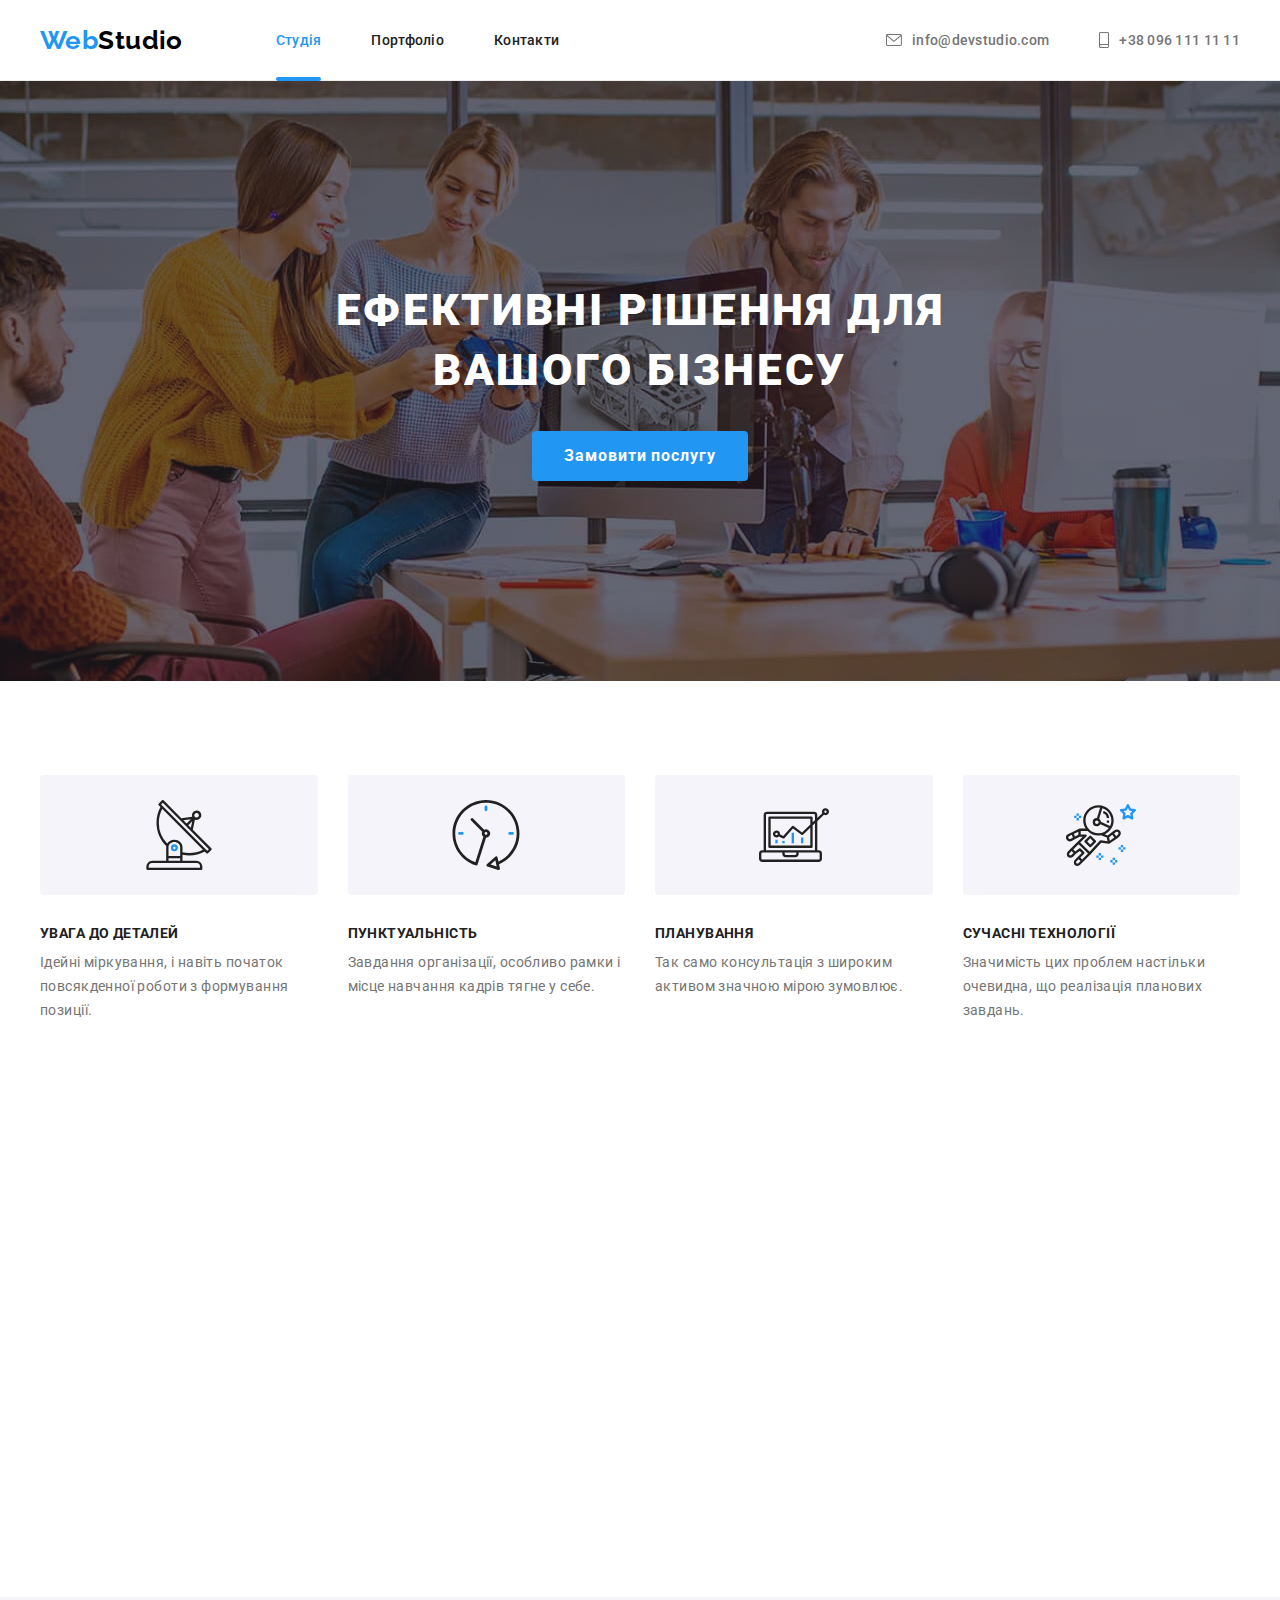
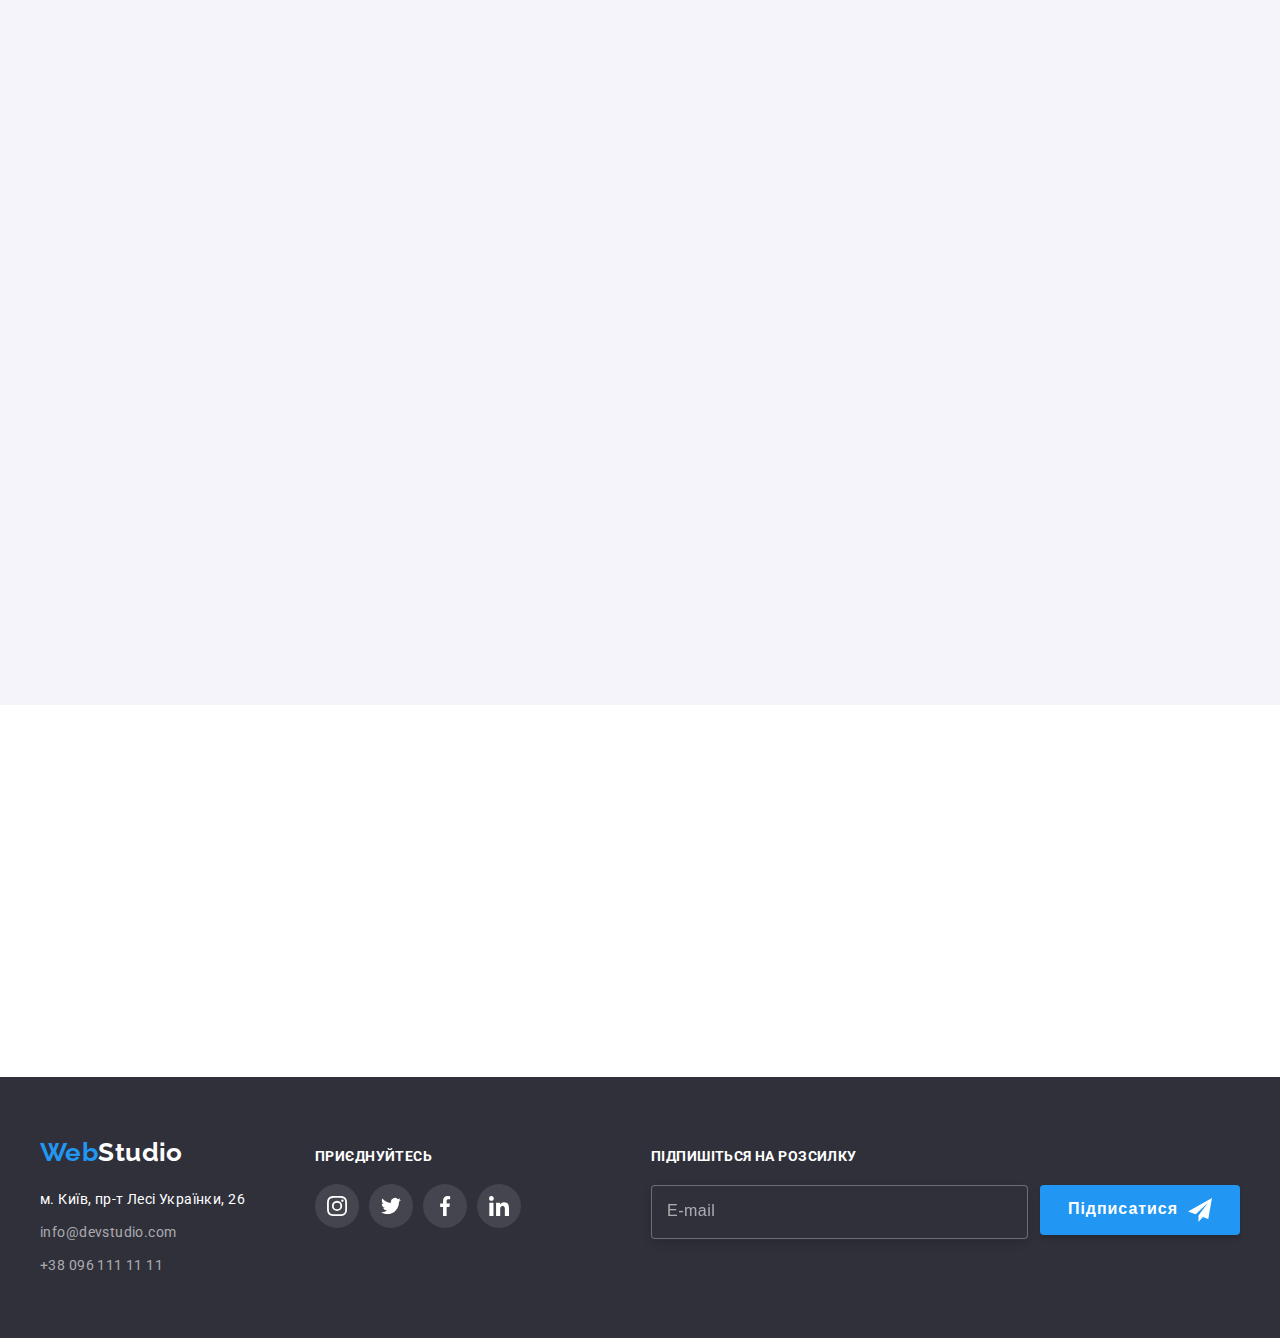
==== commit b44964cd: "update" ====
--- a/index.html
+++ b/index.html
@@ -27,6 +27,7 @@
   </head>
   <body>
     <!--Верхня лінія-->
+
     <header class="page-header">
       <div class="container header-container">
         <a hreaf="./index.html" class="logo-header"
@@ -75,6 +76,7 @@
     </header>
     <main>
       <!--ШАПКА-->
+
       <section class="hero">
         <div class="container">
           <h1 class="hero-title animate__animated animate__flipInX">
@@ -85,7 +87,9 @@
           </button>
         </div>
       </section>
+
       <!--ОСОБЛИВОСТІ-->
+
       <section class="about section">
         <div class="container">
           <h2 class="visually-hidden" hidden>Особливості</h2>
@@ -140,7 +144,9 @@
           </ul>
         </div>
       </section>
+
       <!--ЧИМ МИ ЗАЙМАЄМОСЬ-->
+
       <section class="examples section">
         <div class="container">
           <h2 class="title" data-aos="flip-up">Чим ми займаємося</h2>
@@ -181,7 +187,9 @@
           </ul>
         </div>
       </section>
+
       <!--НАША КОМАНДА-->
+
       <section class="team section">
         <div class="container">
           <h2 class="title" data-aos="flip-up">Наша команда</h2>
@@ -357,7 +365,9 @@
           </ul>
         </div>
       </section>
+
       <!--ПОСТІЙНІ КЛІЄНТИ-->
+
       <section class="section customers">
         <div class="container">
           <h2 class="title" data-aos="flip-up">Постійні клієнти</h2>
@@ -438,7 +448,9 @@
         </div>
       </section>
     </main>
-    <!--КОНТАКТИ-->
+
+    <!--КОНТАКТИ FOOTER-->
+
     <footer class="footer">
       <div class="container">
         <div class="wrapper">
@@ -522,6 +534,9 @@
         </div>
       </div>
     </footer>
+
+    <!--МОДАЛЬНЕ ВІКНО-->
+
     <div class="backdrop is-hidden" data-modal>
       <div class="modal">
         <button type="button" class="modal-close" data-modal-close>
@@ -550,6 +565,7 @@
             <input
               type="tel"
               name="user-tel"
+              id="user-tel"
               class="modal-input"
               placeholder=""
               required
@@ -563,6 +579,7 @@
             <input
               type="email"
               name="user-email"
+              id="user-email"
               class="modal-input"
               placeholder=""
               required
@@ -571,38 +588,32 @@
               <use href="./img/icons.svg#icon-email-black-18dp-1-2"></use>
             </svg>
           </div>
-          <div class="modal-field">
-            <label for="user-text" class="input-label">Коментар</label>
-            <textarea
-              name="user-text"
-              id="user-text"
-              class="modal-comment"
-              placeholder="Введіть текст"
-            ></textarea>
-            <div class="modal-field">
-              <label for="policy" class="checkbox-text">
-                <input
-                  class="policy-checkbox visually-hidden"
-                  type="checkbox"
-                  name="policy"
-                  placeholder=""
-                  id="policy"
-                />
-                <span>
-                  <svg class="checkbox-icon" width="16" height="15">
-                    <use href="./img/icons.svg#icon-Vector-2-2"></use>
-                  </svg>
-                </span>
-                Погоджуюся з розсилкою та приймаю
-                <a class="input-policy">Умови договору</a>
-              </label>
-            </div>
-            <div class="modal-btn">
-              <button type="submit" title="відправити" class="submit-btn">
-                <span class="send">Відправити</span>
-              </button>
-            </div>
-          </div>
+          <label for="user-text" class="input-label">Коментар</label>
+          <textarea
+            name="user-text"
+            id="user-text"
+            class="modal-comment"
+            placeholder="Введіть текст"
+          ></textarea>
+          <label for="policy" class="checkbox-text">
+            <input
+              class="policy-checkbox visually-hidden"
+              type="checkbox"
+              name="policy"
+              placeholder=""
+              id="policy"
+            />
+            <span>
+              <svg class="checkbox-icon" width="16" height="15">
+                <use href="./img/icons.svg#icon-Vector-2-2"></use>
+              </svg>
+            </span>
+            Погоджуюся з розсилкою та приймаю
+            <a class="input-policy">Умови договору</a>
+          </label>
+          <button type="submit" title="відправити" class="submit-btn">
+            Відправити
+          </button>
         </form>
       </div>
     </div>
--- a/css/styles.css
+++ b/css/styles.css
@@ -154,7 +154,9 @@
   margin-right: 10px;
   fill: currentColor;
 }
+
 /* HERO */
+
 .hero {
   background: var(--section-hero-background);
   text-align: center;
@@ -289,7 +291,9 @@
   padding: 0;
   margin: 0;
 }
+
 /*TEAM*/
+
 .team {
   background: var(--team-content-background);
 }
@@ -336,7 +340,9 @@
   text-align: center;
   margin-bottom: 16px;
 }
+
 /*SOCIAL LINK*/
+
 .team-icons-list {
   display: flex;
   justify-content: center;
@@ -367,6 +373,7 @@
   background-color: var(--accent-color);
   color: #ffffff;
 }
+
 /*ПОСТІЙНІ КЛІЄНТИ*/
 
 .customers-list {
@@ -615,7 +622,7 @@
   fill: currentColor;
 }
 .modal-footer {
-  margin-left: 93px;
+  margin-left: auto;
 }
 .footer-form {
   display: flex;
@@ -657,6 +664,7 @@
   height: 50px;
   box-shadow: 0px 4px 4px rgba(0, 0, 0, 0.15);
   border-radius: 4px;
+  border: 0;
   background-color: var(--accent-color);
   font-weight: 700;
   font-size: 16px;
@@ -752,22 +760,27 @@
 .modal-icon {
   position: absolute;
   left: 12px;
-  top: 30px;
+  top: 50%;
+  transform: translateY(-50%);
 }
 .input-label {
+  display: block;
+  position: relative;
+  width: 22px;
+  height: 14px;
   font-weight: 400;
+  font-size: 12px;
+  line-height: 1.166;
+  letter-spacing: 0.01em;
   color: var(--primary-text-color);
-}
-.modal-field {
-  margin-top: 25px;
+  margin-bottom: 4px;
 }
 .modal-input {
   width: 100%;
   height: 40px;
-  margin-top: 4px;
+  font-size: 14px;
   border-radius: 5px;
   border: 1px solid rgba(33, 33, 33, 0.2);
-  border-radius: 4px;
   padding-left: 42px;
   color: var(--tittle-text-color);
   outline: transparent;
@@ -800,11 +813,6 @@
   letter-spacing: 0.01em;
   color: rgba(117, 117, 117, 0.5);
 }
-.comment {
-  width: 100%;
-  height: 120px;
-  margin-top: 28px;
-}
 .checkbox-text {
   font-style: normal;
   font-weight: 400;
@@ -813,9 +821,10 @@
   letter-spacing: 0.03em;
   color: var(--primary-text-color);
   display: flex;
-  align-items: center;
-  margin-bottom: 30px;
-  margin-left: 13px;
+  justify-content: center;
+  align-items: center;
+  padding-top: 20px;
+  padding-bottom: 30px;
 }
 .checkbox-text span {
   width: 16px;
@@ -843,7 +852,6 @@
   color: var(--accent-color);
 }
 .checkbox-icon {
-  border: 2px solid var(--tittle-text-color);
   border-radius: 2px;
   fill: var(--primary-white-color);
   transition: border-color 250ms cubic-bezier(0.4, 0, 0.2, 1);
@@ -859,21 +867,23 @@
   cursor: pointer;
   text-decoration-line: underline;
 }
-.modal-btn {
-  display: flex;
-  justify-content: center;
-}
 .submit-btn {
-  width: 200px;
+  min-width: 200px;
   height: 50px;
-  left: 700px;
-  top: 712px;
+  font-weight: 700;
+  font-size: 16px;
+  line-height: 1.875;
+  letter-spacing: 0.06em;
+  display: flex;
+  align-items: center;
+  justify-content: center;
   background: var(--accent-color);
   box-shadow: 0px 4px 4px rgba(0, 0, 0, 0.15);
   border-radius: 4px;
   color: var(--primary-white-color);
   border: 0;
   cursor: pointer;
+  margin: 0 auto;
   transition-property: background-color;
   transition-duration: 250ms;
   transition-timing-function: cubic-bezier(0.4, 0, 0.2, 1);
@@ -883,86 +893,3 @@
 .submit-btn:focus {
   background-color: var(--background-btn);
 }
-.send {
-  font-weight: 700;
-  font-size: 16px;
-  line-height: 30px;
-  align-items: center;
-  text-align: center;
-  letter-spacing: 0.06em;
-  color: var(--background-doc);
-}
-.sign-tittle {
-  display: flex;
-  font-size: 14px;
-  font-weight: 700;
-  line-height: 1.1428;
-  letter-spacing: 0.03em;
-  text-transform: uppercase;
-  color: var(--primary-white-color);
-  outline: transparent;
-  margin-bottom: 20px;
-  margin-left: 93px;
-}
-.send-form {
-  display: flex;
-  gap: 12px;
-}
-.footer-user-mail {
-  min-width: 358px;
-  height: 50px;
-  background: var(--section-footer-background);
-  border: 1px solid rgba(255, 255, 255, 0.3);
-  filter: drop-shadow(0px 4px 4px rgba(0, 0, 0, 0.15));
-  border-radius: 4px;
-  padding-left: 16px;
-  padding-top: 15px;
-  padding-bottom: 15px;
-  transition: border-color 250ms cubic-bezier(0.4, 0, 0.2, 1);
-}
-.footer-user-mail:hover,
-.footer-user-mail:focus {
-  border-color: var(--accent-color);
-}
-.footer-user-mail::placeholder {
-  font-style: normal;
-  font-weight: 400;
-  font-size: 16px;
-  line-height: 1.25;
-  display: flex;
-  align-items: center;
-  letter-spacing: 0.03em;
-  color: rgba(255, 255, 255, 0.6);
-}
-.btn-send {
-  font-style: normal;
-  font-weight: 700;
-  font-size: 16px;
-  line-height: 1.87;
-  display: flex;
-  align-items: center;
-  text-align: center;
-  letter-spacing: 0.06em;
-  color: var(--primary-white-color);
-  background-color: var(--accent-color);
-  box-shadow: 0px 4px 4px rgba(0, 0, 0, 0.15);
-  cursor: pointer;
-  border: 0;
-  border-radius: 4px;
-  height: 50px;
-  padding-top: 10px;
-  padding-bottom: 10px;
-  padding-left: 28px;
-  padding-right: 62px;
-  margin: 0 auto;
-  transition: background-color 250ms cubic-bezier(0.4, 0, 0.2, 1);
-}
-.btn-send:hover,
-.btn-send:focus {
-  background: var(--background-btn);
-}
-.icon-send {
-  position: relative;
-  fill: currentColor;
-  margin-left: 10px;
-}
